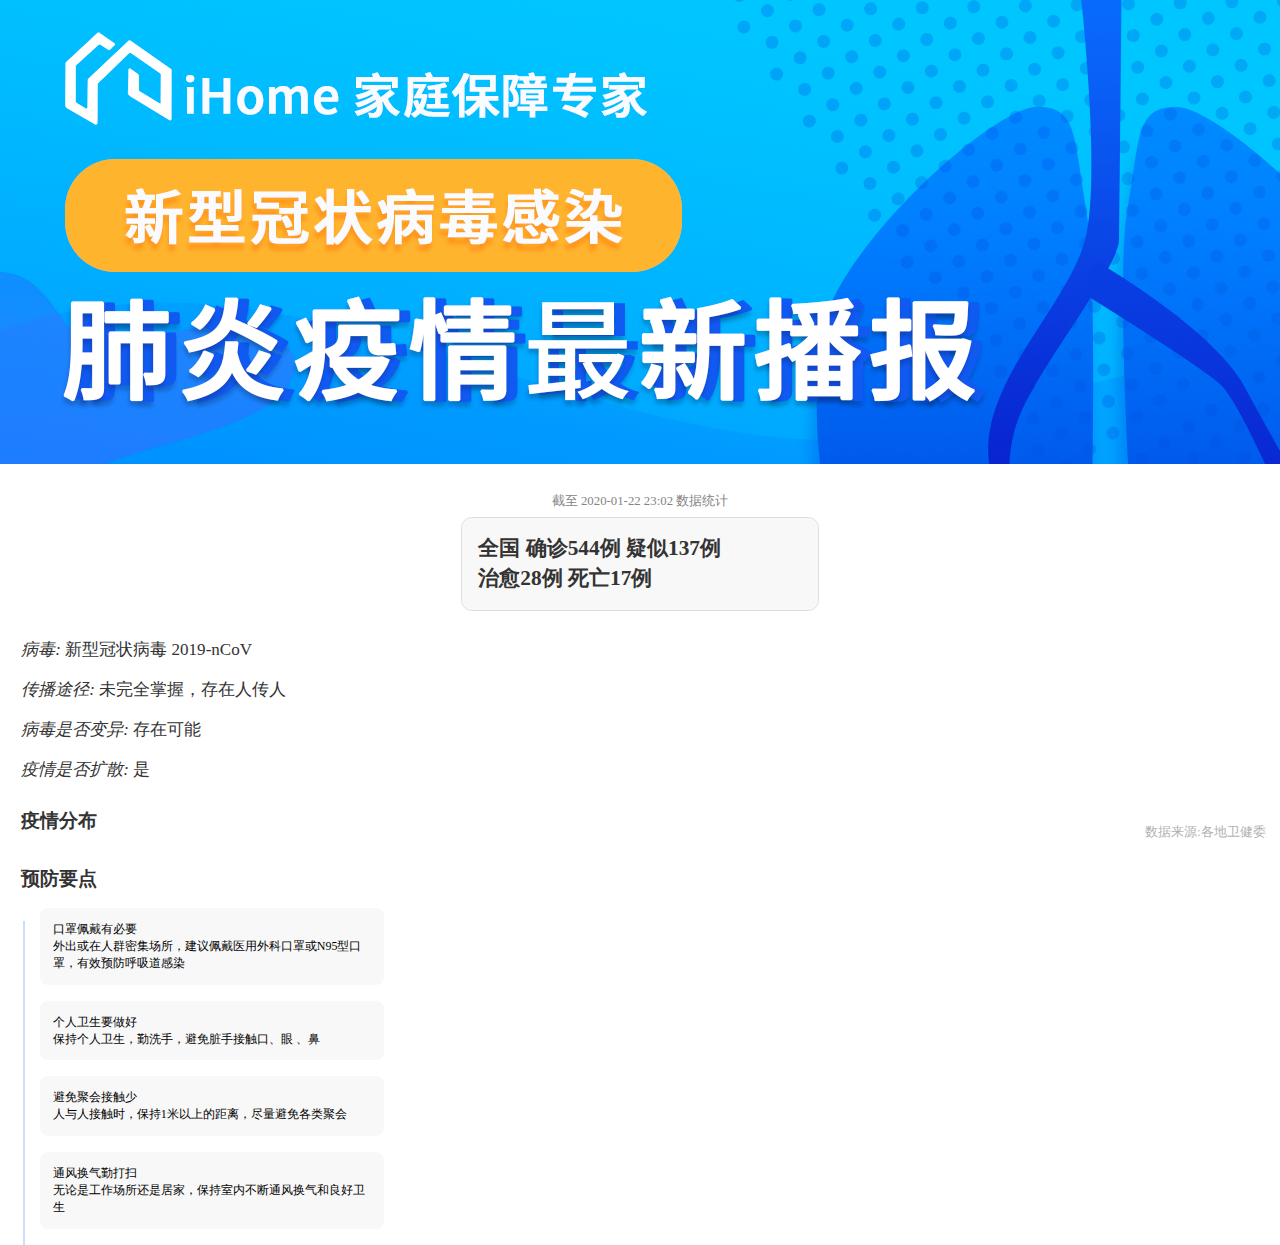
==== index.html @ 29325a55 "dshkf" ====
<html data-dpr="1" style="font-size: 40px;">

<head>
    <meta charset="utf-8">
    <title>新型肺炎疫情实时动态 - 水滴保险商城</title>
    <meta name="viewport" content="width=device-width,initial-scale=1,maximum-scale=1,minimum-scale=1,user-scalable=no">
    <meta name="apple-mobile-web-app-capable" content="yes">
    <meta name="author" content="水滴保险">
    <meta name="referrer" content="always">
    <style>
        html,
        body {
            margin: 0;
            border: 0;
        }

        .app-img {
            width: 100%;
            height: auto;
        }

        .main-msg-time {
            margin: .733333rem 0 0;
            font-size: .32rem;
            color: #848484;
            text-align: center;
        }

        .main-msg-text {
            box-sizing: border-box;
            padding: .4rem;
            width: 8.933333rem;
            margin: .173333rem auto 0;
            border-radius: .266667rem;
            border: 1px solid #dedede;
            background: #f8f8f8;
            font-size: .533333rem;
            font-weight: 700;
            line-height: .746667rem;
            color: #333;
        }

        .main-msg-list {
            margin: .666667rem .533333rem;
            min-height: 3.6rem;
        }

        .main-msg-list-item {
            width: 100%;
            margin: 0 0 .4rem;
            color: #333;
            font-size: .426667rem;
            line-height: .6rem;
        }
        .main-list{
            position: relative;
        }
        .main-list-title{
            margin: .533333rem 0 .266667rem .533333rem;
    font-size: .48rem;
    font-weight: 700;
    color: #333;
        }
        .main-list-tag{
            position: absolute;
    right: .36rem;
    bottom: .133333rem;
    height: .4rem;
    color: #b1b1b1;
    font-size: .32rem;
        }
        .main-points{
            position: relative;
        }
        .main-points-title{
            margin: .533333rem 0 .4rem .533333rem;
    font-size: .48rem;
    font-weight: 700;
    color: #333;
        }
        .main-points-list{
            box-sizing: border-box;
    padding: 0 .4rem 0 1rem;
    overflow: hidden;
        }
        .main-points-list-item{
            
    position: relative;
    width: 100%;
    box-sizing: border-box;
    display: -webkit-box;
    display: -webkit-flex;
    display: -ms-flexbox;
    display: flex;
    -webkit-box-orient: vertical;
    -webkit-box-direction: normal;
    -webkit-flex-direction: column;
    -ms-flex-direction: column;
    flex-direction: column;
    width: 8.6rem;
    padding: .32rem;
    margin: 0 0 .4rem;
    background: #f8f8f8;
    border-radius: .2rem;
        }
       .main-points-list-item-line{
        position: absolute;
    z-index: 5;
    height: 1000vh;
    left: -.413333rem;
    top: .306667rem;
    opacity: .2;
    border: .026667rem solid #0056fe;
       }
    </style>
</head>

<body ontouchstart="" style="font-size: 12px;">
    <div id="app">
        <img src="1.png" alt="" clas='app-img'>
        <div class="main">
            <div class="main-msg-time">截至 2020-01-22 23:02 数据统计</div>
            <div class="main-msg-text">全国 确诊544例 疑似137例<br>治愈28例 死亡17例</div>
            <div class="main-msg-list">
                <div class="main-msg-list-item"><i>病毒:</i> 新型冠状病毒 2019-nCoV</div>
                <div class="main-msg-list-item"><i>传播途径:</i> 未完全掌握，存在人传人</div>
                <div class="main-msg-list-item"><i>病毒是否变异:</i> 存在可能</div>
                <div class="main-msg-list-item"><i>疫情是否扩散:</i> 是</div>
            </div>
        </div>
        <div class="main-list">
            <div class="main-list-title">
                疫情分布
            </div>
            <div  class="main-list-img"><img
                    src="https://oss.shuidichou.com/img/ck/20200122/1579705967563einXkjkQMz.jpg" alt=""></div>
            <div class="main-list-tag">数据来源:各地卫健委</div>
        </div>
        <div class="main-points">
            <div class="main-points-title">
                预防要点
            </div>
            <div  class="main-points-list">
                <div class="main-points-list-item"><img
                        src="https://store.sdbao.com/sems/realtimes/images/point.png" alt="">
                    <div  class="main-points-list-item-line"></div>
                    <span  class="main-points-list-item-title">口罩佩戴有必要</span> <span 
                        class="main-points-list-item-msg">外出或在人群密集场所，建议佩戴医用外科口罩或N95型口罩，有效预防呼吸道感染</span>
                </div>
                <div  class="main-points-list-item"><img 
                        src="https://store.sdbao.com/sems/realtimes/images/point.png" alt="">
                    <span  class="main-points-list-item-title">个人卫生要做好</span> <span 
                        class="main-points-list-item-msg">保持个人卫生，勤洗手，避免脏手接触口、眼 、鼻</span></div>
                <div  class="main-points-list-item"><img 
                        src="https://store.sdbao.com/sems/realtimes/images/point.png" alt="">
                    <span class="main-points-list-item-title">避免聚会接触少</span> <span
                        class="main-points-list-item-msg">人与人接触时，保持1米以上的距离，尽量避免各类聚会</span></div>
                <div  class="main-points-list-item"><img 
                        src="https://store.sdbao.com/sems/realtimes/images/point.png" alt="">
                    <div class="main-points-list-item-line__last"></div> <span 
                        class="main-points-list-item-title">通风换气勤打扫</span> <span
                        class="main-points-list-item-msg">无论是工作场所还是居家，保持室内不断通风换气和良好卫生</span>
                </div>
            </div>
        </div>
    </div>
</body>

</html>
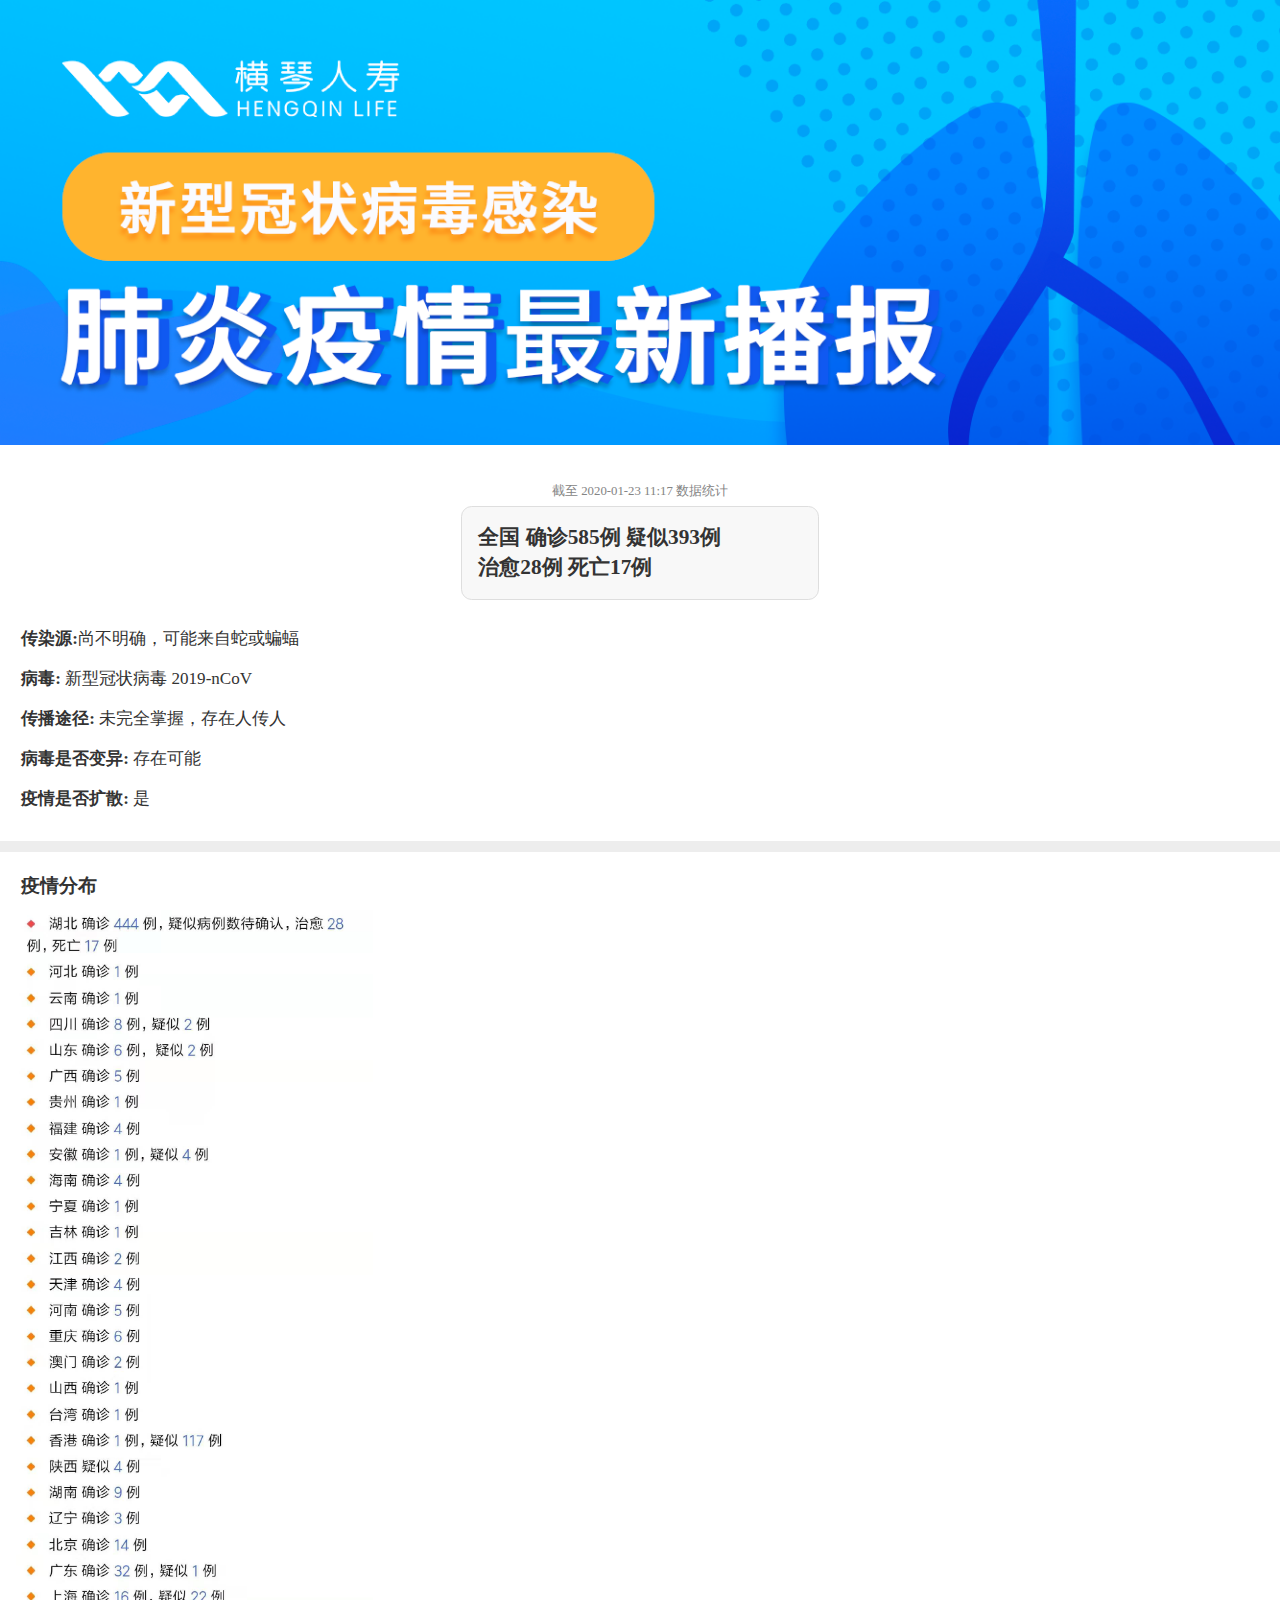
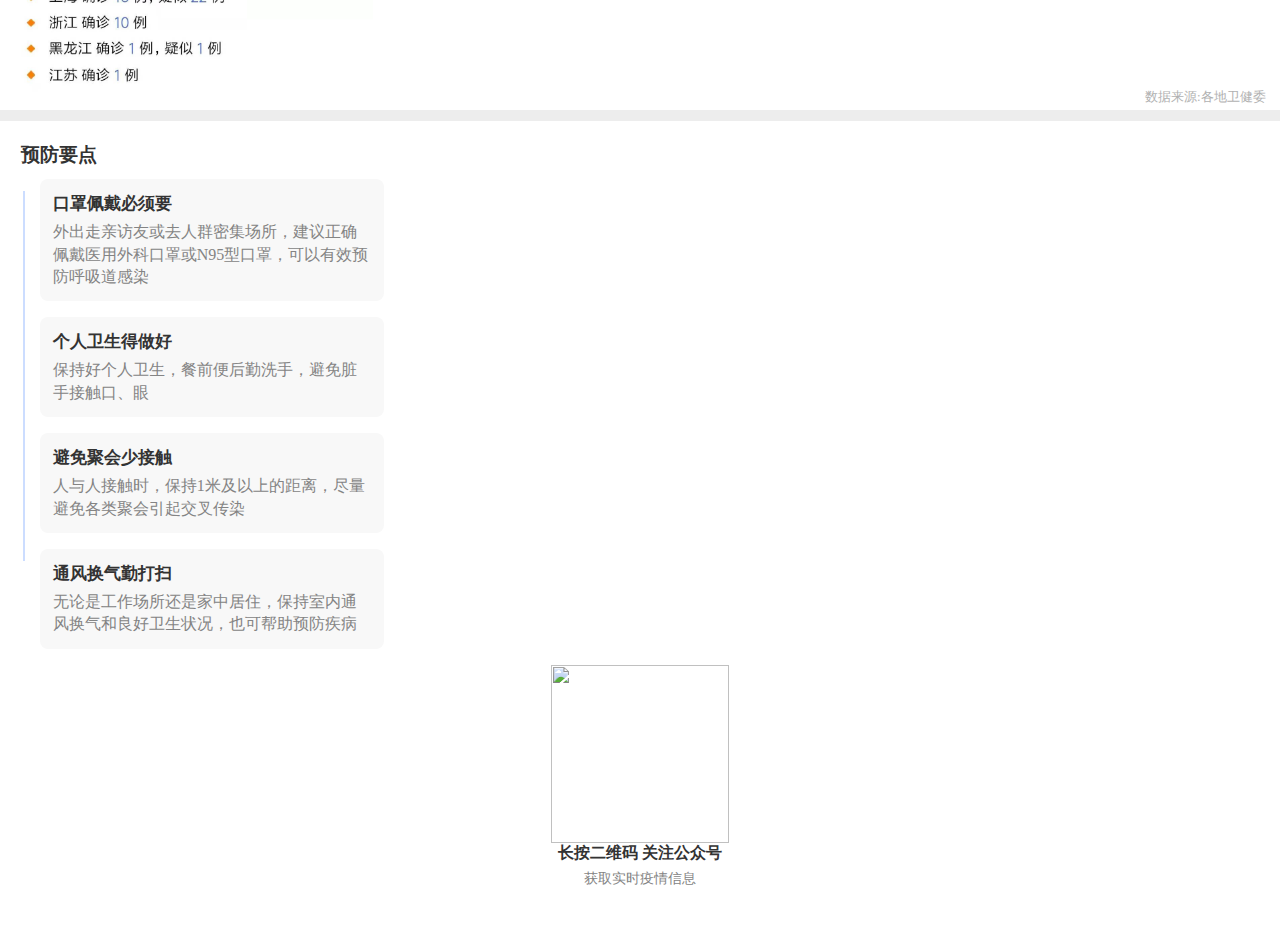
==== commit 52c2ce74: "dkhf" ====
--- a/index.html
+++ b/index.html
@@ -2,165 +2,83 @@
 
 <head>
     <meta charset="utf-8">
-    <title>新型肺炎疫情实时动态 - 水滴保险商城</title>
+    <title>新型肺炎疫情实时动态</title>
     <meta name="viewport" content="width=device-width,initial-scale=1,maximum-scale=1,minimum-scale=1,user-scalable=no">
     <meta name="apple-mobile-web-app-capable" content="yes">
     <meta name="author" content="水滴保险">
     <meta name="referrer" content="always">
-    <style>
-        html,
-        body {
-            margin: 0;
-            border: 0;
-        }
+    <link rel="stylesheet" href="index.css">
 
-        .app-img {
-            width: 100%;
-            height: auto;
-        }
-
-        .main-msg-time {
-            margin: .733333rem 0 0;
-            font-size: .32rem;
-            color: #848484;
-            text-align: center;
-        }
-
-        .main-msg-text {
-            box-sizing: border-box;
-            padding: .4rem;
-            width: 8.933333rem;
-            margin: .173333rem auto 0;
-            border-radius: .266667rem;
-            border: 1px solid #dedede;
-            background: #f8f8f8;
-            font-size: .533333rem;
-            font-weight: 700;
-            line-height: .746667rem;
-            color: #333;
-        }
-
-        .main-msg-list {
-            margin: .666667rem .533333rem;
-            min-height: 3.6rem;
-        }
-
-        .main-msg-list-item {
-            width: 100%;
-            margin: 0 0 .4rem;
-            color: #333;
-            font-size: .426667rem;
-            line-height: .6rem;
-        }
-        .main-list{
-            position: relative;
-        }
-        .main-list-title{
-            margin: .533333rem 0 .266667rem .533333rem;
-    font-size: .48rem;
-    font-weight: 700;
-    color: #333;
-        }
-        .main-list-tag{
-            position: absolute;
-    right: .36rem;
-    bottom: .133333rem;
-    height: .4rem;
-    color: #b1b1b1;
-    font-size: .32rem;
-        }
-        .main-points{
-            position: relative;
-        }
-        .main-points-title{
-            margin: .533333rem 0 .4rem .533333rem;
-    font-size: .48rem;
-    font-weight: 700;
-    color: #333;
-        }
-        .main-points-list{
-            box-sizing: border-box;
-    padding: 0 .4rem 0 1rem;
-    overflow: hidden;
-        }
-        .main-points-list-item{
-            
-    position: relative;
-    width: 100%;
-    box-sizing: border-box;
-    display: -webkit-box;
-    display: -webkit-flex;
-    display: -ms-flexbox;
-    display: flex;
-    -webkit-box-orient: vertical;
-    -webkit-box-direction: normal;
-    -webkit-flex-direction: column;
-    -ms-flex-direction: column;
-    flex-direction: column;
-    width: 8.6rem;
-    padding: .32rem;
-    margin: 0 0 .4rem;
-    background: #f8f8f8;
-    border-radius: .2rem;
-        }
-       .main-points-list-item-line{
-        position: absolute;
-    z-index: 5;
-    height: 1000vh;
-    left: -.413333rem;
-    top: .306667rem;
-    opacity: .2;
-    border: .026667rem solid #0056fe;
-       }
-    </style>
 </head>
 
 <body ontouchstart="" style="font-size: 12px;">
     <div id="app">
-        <img src="1.png" alt="" clas='app-img'>
-        <div class="main">
-            <div class="main-msg-time">截至 2020-01-22 23:02 数据统计</div>
-            <div class="main-msg-text">全国 确诊544例 疑似137例<br>治愈28例 死亡17例</div>
-            <div class="main-msg-list">
-                <div class="main-msg-list-item"><i>病毒:</i> 新型冠状病毒 2019-nCoV</div>
-                <div class="main-msg-list-item"><i>传播途径:</i> 未完全掌握，存在人传人</div>
-                <div class="main-msg-list-item"><i>病毒是否变异:</i> 存在可能</div>
-                <div class="main-msg-list-item"><i>疫情是否扩散:</i> 是</div>
+        <!-- 官微使用图片1.png  ihome使用2.png -->
+        <img src="2.png" alt="" class='app-img'>
+        <div data-v-2026f41b="" class="main-msg">
+            <div data-v-2026f41b="" class="main-msg-time">截至 2020-01-23 11:17 数据统计</div>
+            <div data-v-2026f41b="" class="main-msg-text">全国 确诊585例 疑似393例<br>治愈28例 死亡17例</div>
+            <div data-v-2026f41b="" class="main-msg-list">
+                <div data-v-2026f41b="" class="main-msg-list-item"><i>传染源:</i>尚不明确，可能来自蛇或蝙蝠</div>
+                <div data-v-2026f41b="" class="main-msg-list-item"><i>病毒:</i> 新型冠状病毒 2019-nCoV</div>
+                <div data-v-2026f41b="" class="main-msg-list-item"><i>传播途径:</i> 未完全掌握，存在人传人</div>
+                <div data-v-2026f41b="" class="main-msg-list-item"><i>病毒是否变异:</i> 存在可能</div>
+                <div data-v-2026f41b="" class="main-msg-list-item"><i>疫情是否扩散:</i> 是</div>
             </div>
         </div>
         <div class="main-list">
             <div class="main-list-title">
                 疫情分布
             </div>
-            <div  class="main-list-img"><img
-                    src="https://oss.shuidichou.com/img/ck/20200122/1579705967563einXkjkQMz.jpg" alt=""></div>
+            <div  class="main-list-img"><img  src="./disconect.jpg" alt=""></div>
             <div class="main-list-tag">数据来源:各地卫健委</div>
         </div>
         <div class="main-points">
             <div class="main-points-title">
                 预防要点
             </div>
-            <div  class="main-points-list">
-                <div class="main-points-list-item"><img
+            <div class="main-points-list">
+                <div class="main-points-list-item"><img data-v-2026f41b=""
                         src="https://store.sdbao.com/sems/realtimes/images/point.png" alt="">
-                    <div  class="main-points-list-item-line"></div>
-                    <span  class="main-points-list-item-title">口罩佩戴有必要</span> <span 
-                        class="main-points-list-item-msg">外出或在人群密集场所，建议佩戴医用外科口罩或N95型口罩，有效预防呼吸道感染</span>
+                    <div class="main-points-list-item-line"></div>
+                    <!----> <span class="main-points-list-item-title">口罩佩戴必须要</span> <span
+                        class="main-points-list-item-msg">外出走亲访友或去人群密集场所，建议正确佩戴医用外科口罩或N95型口罩，可以有效预防呼吸道感染</span>
                 </div>
-                <div  class="main-points-list-item"><img 
+                <div class="main-points-list-item"><img data-v-2026f41b=""
                         src="https://store.sdbao.com/sems/realtimes/images/point.png" alt="">
-                    <span  class="main-points-list-item-title">个人卫生要做好</span> <span 
-                        class="main-points-list-item-msg">保持个人卫生，勤洗手，避免脏手接触口、眼 、鼻</span></div>
-                <div  class="main-points-list-item"><img 
+                    <!---->
+                    <!----> <span class="main-points-list-item-title">个人卫生得做好</span> <span
+                        class="main-points-list-item-msg">保持好个人卫生，餐前便后勤洗手，避免脏手接触口、眼</span></div>
+                <div class="main-points-list-item"><img data-v-2026f41b=""
                         src="https://store.sdbao.com/sems/realtimes/images/point.png" alt="">
-                    <span class="main-points-list-item-title">避免聚会接触少</span> <span
-                        class="main-points-list-item-msg">人与人接触时，保持1米以上的距离，尽量避免各类聚会</span></div>
-                <div  class="main-points-list-item"><img 
+                    <!---->
+                    <!----> <span class="main-points-list-item-title">避免聚会少接触</span> <span
+                        class="main-points-list-item-msg">人与人接触时，保持1米及以上的距离，尽量避免各类聚会引起交叉传染</span></div>
+                <div class="main-points-list-item"><img data-v-2026f41b=""
                         src="https://store.sdbao.com/sems/realtimes/images/point.png" alt="">
-                    <div class="main-points-list-item-line__last"></div> <span 
-                        class="main-points-list-item-title">通风换气勤打扫</span> <span
-                        class="main-points-list-item-msg">无论是工作场所还是居家，保持室内不断通风换气和良好卫生</span>
+                    <!---->
+                    <div class="main-points-list-item-line__last"></div> <span data-v-2026f41b=""
+                        class="main-points-list-item-title">通风换气勤打扫</span> <span data-v-2026f41b=""
+                        class="main-points-list-item-msg">无论是工作场所还是家中居住，保持室内通风换气和良好卫生状况，也可帮助预防疾病</span>
                 </div>
+            </div>
+        </div>
+        <div class="main-qrcode">
+            <div class="main-qrcode-box"><img data-v-2026f41b=""
+                    src="https://store.sdbao.com/sems/realtimes/images/qrcode.png" alt="">
+                <div data-v-2026f41b="" class="main-qrcode-box-msg">
+                    长按二维码 关注公众号
+                </div>
+                <div class="main-qrcode-box-text">
+                    获取实时疫情信息
+                </div>
+            </div>
+        </div>
+        <!-- 官微使用图片3.png  ihome使用4.png -->
+        <div class="main-cover" style="display: none;"><img data-v-2026f41b="" src="4.png" alt="">
+            <div data-v-2026f41b="" class="main-cover-text">
+                点击右上角更多<br data-v-2026f41b="">
+                分享给好友或到朋友圈
             </div>
         </div>
     </div>
--- a/index.css
+++ b/index.css
@@ -0,0 +1,269 @@
+html,
+body {
+    margin: 0;
+    border: 0;
+}
+a, abbr, acronym, address, applet, article, aside, audio, big, blockquote, body, canvas, caption, center, cite, code, dd, del, details, dfn, div, dl, dt, em, embed, fieldset, figcaption, figure, footer, form, h1, h2, h3, h4, h5, h6, header, hgroup, html, i, iframe, img, ins, kbd, label, legend, li, mark, menu, nav, object, ol, output, p, pre, q, ruby, s, samp, section, small, span, strike, sub, summary, sup, table, tbody, td, tfoot, th, thead, time, tr, tt, u, ul, var, video {
+margin: 0;
+padding: 0;
+border: 0;
+font-size: 100%;
+font: inherit;
+vertical-align: baseline;
+text-decoration: none;
+}
+#app {
+    background: #ededed;
+}
+
+.app-img {
+    width: 100%;
+    height: auto;
+}
+
+.main-msg-time {
+    margin: .733333rem 0 0;
+    font-size: .32rem;
+    color: #848484;
+    text-align: center;
+}
+
+.main-msg-text {
+    box-sizing: border-box;
+    padding: .4rem;
+    width: 8.933333rem;
+    margin: .173333rem auto 0;
+    border-radius: .266667rem;
+    border: 1px solid #dedede;
+    background: #f8f8f8;
+    font-size: .533333rem;
+    font-weight: 700;
+    line-height: .746667rem;
+    color: #333;
+}
+
+.main-msg-list {
+    margin: .666667rem .533333rem;
+    min-height: 3.6rem;
+}
+
+.main-msg-list-item {
+    width: 100%;
+    margin: 0 0 .4rem;
+    color: #333;
+    font-size: .426667rem;
+    line-height: .6rem;
+}
+
+.main-list {
+    position: relative;
+}
+
+.main-list-title {
+    padding: .533333rem 0 .266667rem .533333rem;
+    font-size: .48rem;
+    font-weight: 700;
+    color: #333;
+}
+
+.main-list-tag {
+    position: absolute;
+    right: .36rem;
+    bottom: .133333rem;
+    height: .4rem;
+    color: #b1b1b1;
+    font-size: .32rem;
+}
+
+.main-points {
+    position: relative;
+    background: #ffffff;
+    margin-top: 0.267rem;
+}
+
+.main-points-title {
+    padding: .533333rem 0 .266667rem .533333rem;
+    font-size: .48rem;
+    font-weight: 700;
+    color: #333;
+}
+
+.main-points-list {
+    box-sizing: border-box;
+    padding: 0 .4rem 0 1rem;
+    overflow: hidden;
+}
+
+.main-points-list-item {
+    position: relative;
+    width: 100%;
+    box-sizing: border-box;
+    display: -webkit-box;
+    display: -webkit-flex;
+    display: -ms-flexbox;
+    display: flex;
+    -webkit-box-orient: vertical;
+    -webkit-box-direction: normal;
+    -webkit-flex-direction: column;
+    -ms-flex-direction: column;
+    flex-direction: column;
+    width: 8.6rem;
+    padding: .32rem;
+    margin: 0 0 .4rem;
+    background: #f8f8f8;
+    border-radius: .2rem;
+}
+
+.main-points-list-item>img {
+    position: absolute;
+    z-index: 10;
+    width: .32rem;
+    left: -.56rem;
+    top: .266667rem;
+}
+
+.main-points-list-item-line {
+    position: absolute;
+    z-index: 5;
+    height: 1000vh;
+    left: -.413333rem;
+    top: .306667rem;
+    opacity: .2;
+    border: 0.02rem solid #0056fe;
+}
+
+.main-points-list-item-line__last {
+    position: absolute;
+    z-index: 7;
+    height: 1000vh;
+    left: -.413333rem;
+    top: .306667rem;
+    border: .053333rem solid #fff;
+}
+
+.main-qrcode {
+    display: -webkit-box;
+    display: -webkit-flex;
+    display: -ms-flexbox;
+    display: flex;
+    -webkit-box-orient: vertical;
+    -webkit-box-direction: normal;
+    -webkit-flex-direction: column;
+    -ms-flex-direction: column;
+    flex-direction: column;
+    -webkit-box-pack: center;
+    -webkit-justify-content: center;
+    -ms-flex-pack: center;
+    justify-content: center;
+    -webkit-box-align: center;
+    -webkit-align-items: center;
+    -ms-flex-align: center;
+    align-items: center;
+    background: #ffffff;
+}
+
+.main-qrcode-box {
+    width: 4.466667rem;
+    height: 4.466667rem;
+}
+
+.main-qrcode-box>img {
+    width: 100%;
+    height: 100%;
+}
+
+.main-cover-text {
+    position: absolute;
+    top: 3.533333rem;
+    right: 2.666667rem;
+    line-height: .613333rem;
+    color: #fff;
+    font-size: .453333rem;
+}
+
+.main-msg {
+    background: #ffffff;
+    padding: .2rem 0 0.1rem;
+}
+
+.main-qrcode-box-msg {
+    text-align: center;
+    font-size: .4rem;
+    color: #333;
+    font-weight: 700;
+}
+
+.main-qrcode-box-text {
+    margin: .133333rem 0 0;
+    text-align: center;
+    font-size: .346667rem;
+    color: #848484;
+    padding-bottom: 1.5rem;
+}
+
+.main-msg-time {
+ 
+    font-size: .32rem;
+    color: #848484;
+    text-align: center;
+}
+
+.main-msg-text {
+    box-sizing: border-box;
+    padding: .4rem;
+    width: 8.933333rem;
+    margin: .173333rem auto 0;
+    border-radius: .266667rem;
+    border: 1px solid #dedede;
+    background: #f8f8f8;
+    font-size: .533333rem;
+    font-weight: 700;
+    line-height: .746667rem;
+    color: #333;
+}
+
+.main-msg-list {
+    margin: .666667rem .533333rem;
+    min-height: 3.6rem;
+}
+
+.main-msg-list-item {
+    width: 100%;
+    margin: 0 0 .4rem;
+    color: #333;
+    font-size: .426667rem;
+    line-height: .6rem;
+}
+.main-msg-list-item i {
+font-weight: 700;
+}
+.main-points-list-item-title {
+    font-size: .426667rem;
+    font-weight: 700;
+    color: #333;
+}
+.main-points-list-item-msg{
+    font-size: .4rem;
+    line-height: .56rem;
+    color: #848484;
+    margin: .16rem 0 0;
+}
+.main-list {
+    position: relative;
+    background:#ffffff;
+    margin-top:0.267rem;
+}
+.main-list-title{
+    /* padding: .533333rem 0 .266667rem .533333rem; */
+    font-size: .48rem;
+    font-weight: 700;
+    color: #333;
+}
+
+.main-list-img {
+    width: 9.066667rem;
+    margin: 0 0 0 .266667rem;
+}
+.main-list-img>img{
+    width: 100%;
+}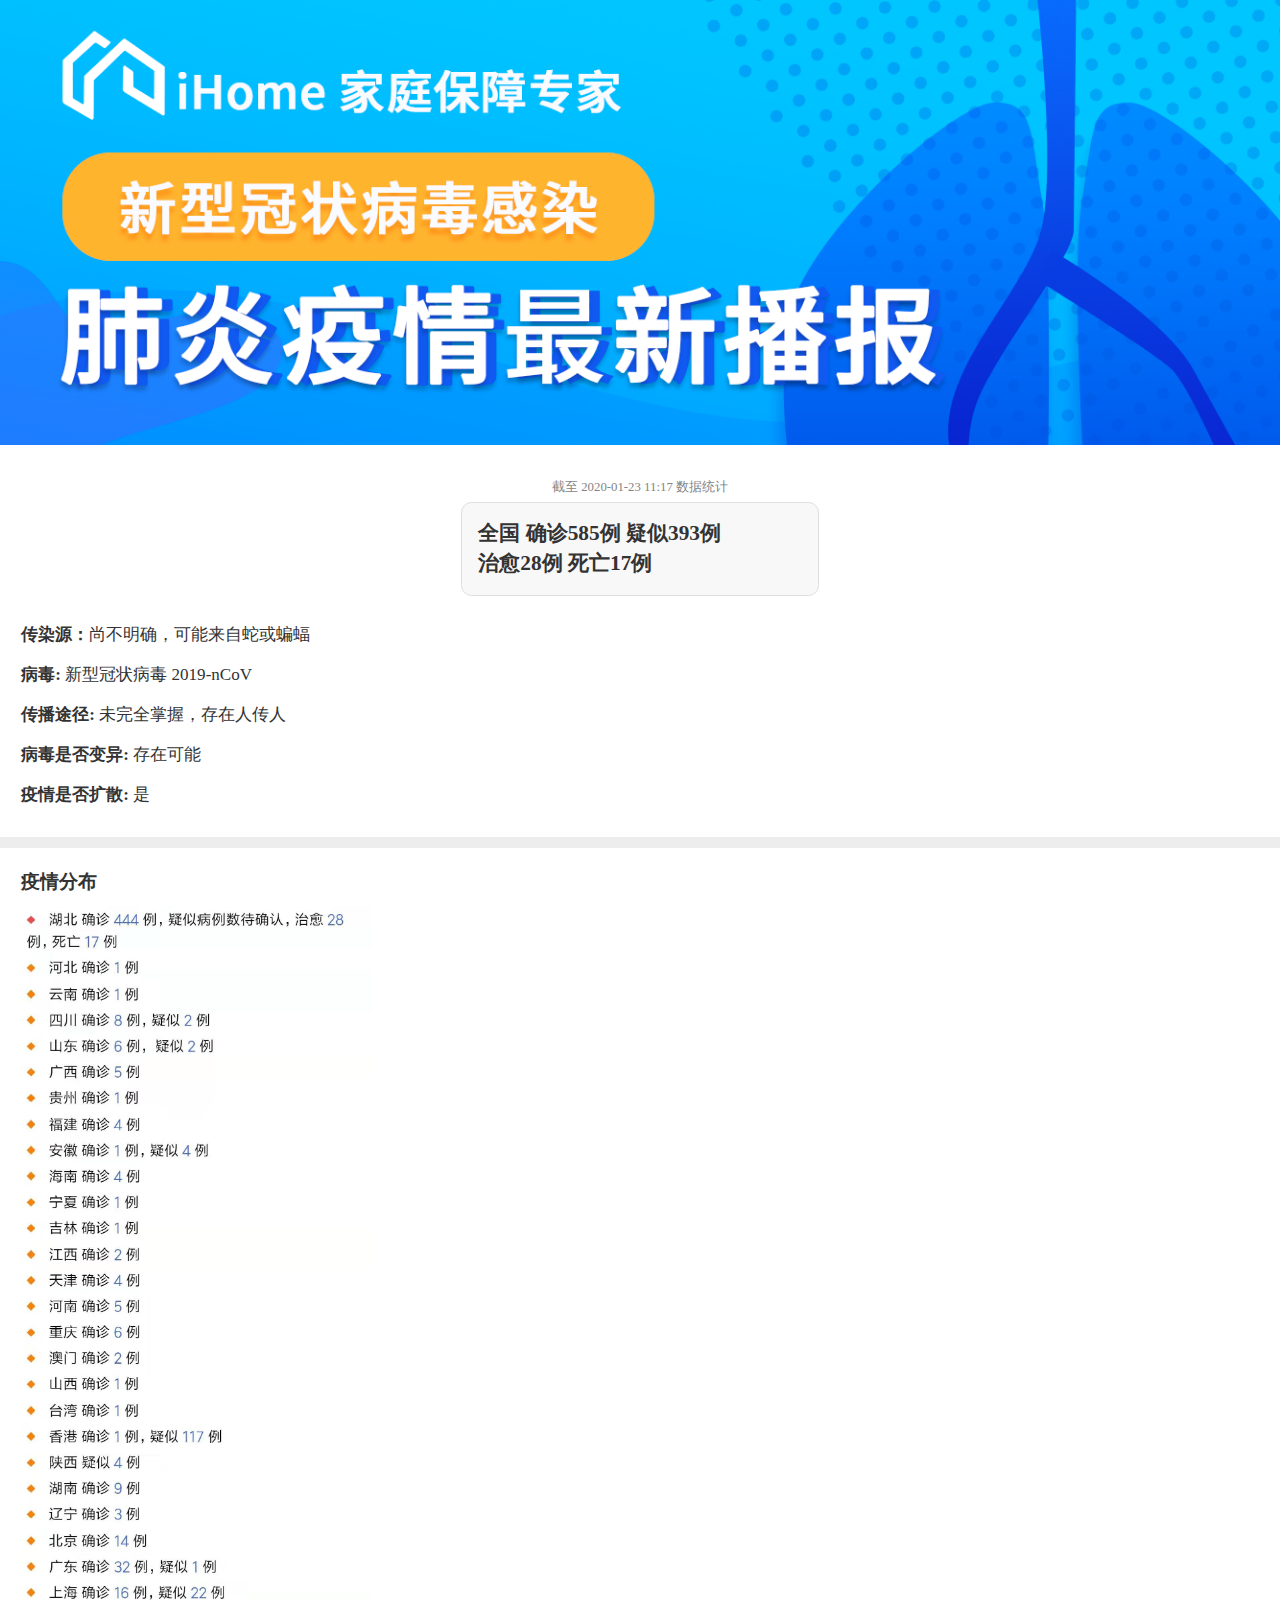
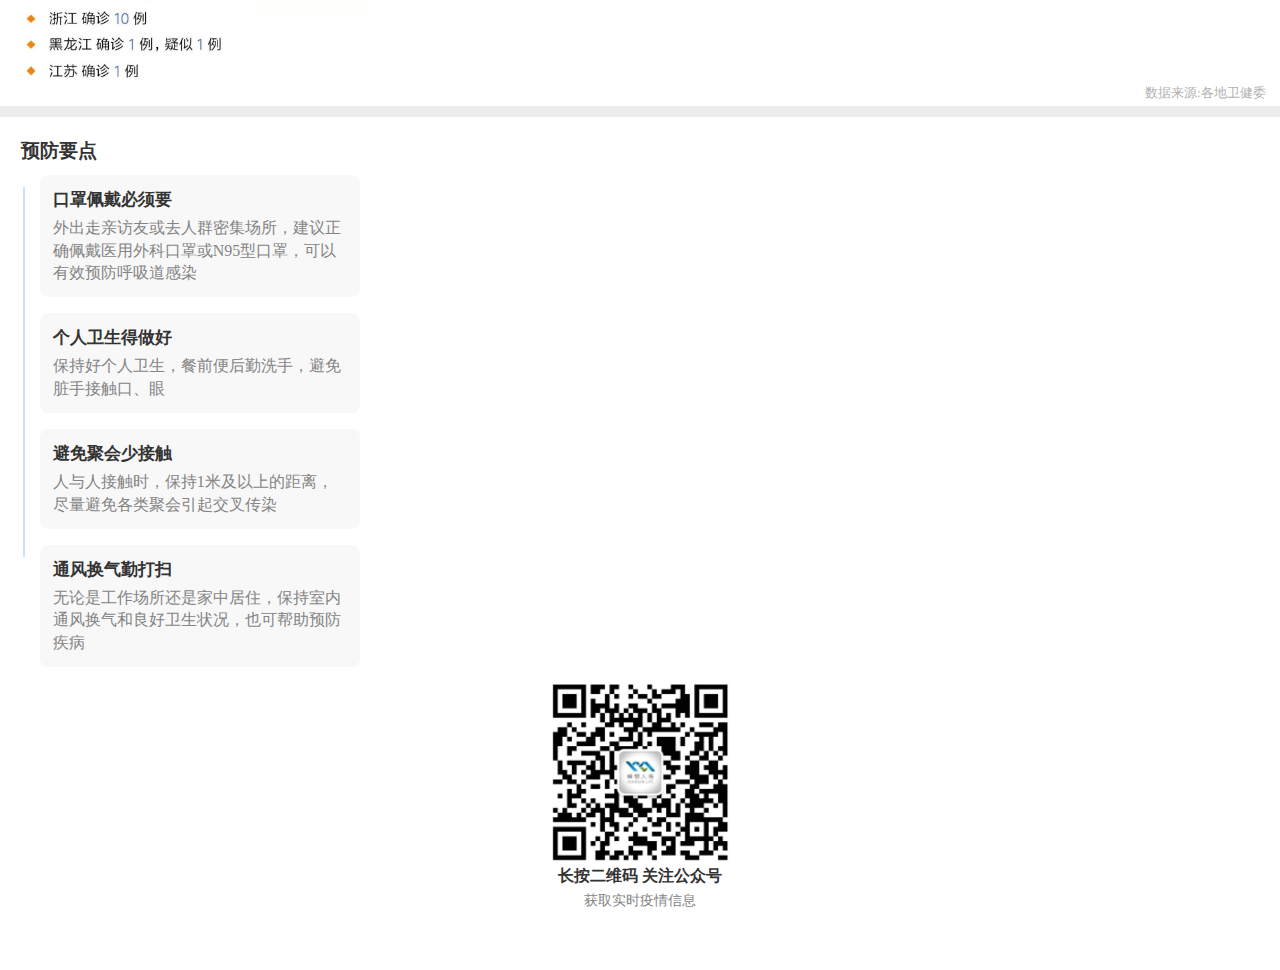
==== commit d43d9524: "dkhf" ====
--- a/index.html
+++ b/index.html
@@ -14,12 +14,12 @@
 <body ontouchstart="" style="font-size: 12px;">
     <div id="app">
         <!-- 官微使用图片1.png  ihome使用2.png -->
-        <img src="2.png" alt="" class='app-img'>
+        <img src="1.png" alt="" class='app-img'>
         <div data-v-2026f41b="" class="main-msg">
             <div data-v-2026f41b="" class="main-msg-time">截至 2020-01-23 11:17 数据统计</div>
             <div data-v-2026f41b="" class="main-msg-text">全国 确诊585例 疑似393例<br>治愈28例 死亡17例</div>
             <div data-v-2026f41b="" class="main-msg-list">
-                <div data-v-2026f41b="" class="main-msg-list-item"><i>传染源:</i>尚不明确，可能来自蛇或蝙蝠</div>
+                <div data-v-2026f41b="" class="main-msg-list-item"><i>传染源：</i>尚不明确，可能来自蛇或蝙蝠</div>
                 <div data-v-2026f41b="" class="main-msg-list-item"><i>病毒:</i> 新型冠状病毒 2019-nCoV</div>
                 <div data-v-2026f41b="" class="main-msg-list-item"><i>传播途径:</i> 未完全掌握，存在人传人</div>
                 <div data-v-2026f41b="" class="main-msg-list-item"><i>病毒是否变异:</i> 存在可能</div>
@@ -57,28 +57,21 @@
                 <div class="main-points-list-item"><img data-v-2026f41b=""
                         src="https://store.sdbao.com/sems/realtimes/images/point.png" alt="">
                     <!---->
-                    <div class="main-points-list-item-line__last"></div> <span data-v-2026f41b=""
-                        class="main-points-list-item-title">通风换气勤打扫</span> <span data-v-2026f41b=""
+                    <div class="main-points-list-item-line__last"></div> <span
+                        class="main-points-list-item-title">通风换气勤打扫</span> <span
                         class="main-points-list-item-msg">无论是工作场所还是家中居住，保持室内通风换气和良好卫生状况，也可帮助预防疾病</span>
                 </div>
             </div>
         </div>
         <div class="main-qrcode">
-            <div class="main-qrcode-box"><img data-v-2026f41b=""
-                    src="https://store.sdbao.com/sems/realtimes/images/qrcode.png" alt="">
-                <div data-v-2026f41b="" class="main-qrcode-box-msg">
-                    长按二维码 关注公众号
-                </div>
-                <div class="main-qrcode-box-text">
-                    获取实时疫情信息
-                </div>
+              <!-- 官微使用图片3.png  ihome使用4.png -->
+          <img class="main-qrcode-box"
+                    src="./3.png" alt="">
+            <div  class="main-qrcode-box-msg">
+                长按二维码 关注公众号
             </div>
-        </div>
-        <!-- 官微使用图片3.png  ihome使用4.png -->
-        <div class="main-cover" style="display: none;"><img data-v-2026f41b="" src="4.png" alt="">
-            <div data-v-2026f41b="" class="main-cover-text">
-                点击右上角更多<br data-v-2026f41b="">
-                分享给好友或到朋友圈
+            <div class="main-qrcode-box-text">
+                获取实时疫情信息
             </div>
         </div>
     </div>
--- a/index.css
+++ b/index.css
@@ -107,7 +107,7 @@
     -webkit-flex-direction: column;
     -ms-flex-direction: column;
     flex-direction: column;
-    width: 8.6rem;
+    width: 8rem;
     padding: .32rem;
     margin: 0 0 .4rem;
     background: #f8f8f8;
@@ -142,23 +142,7 @@
 }
 
 .main-qrcode {
-    display: -webkit-box;
-    display: -webkit-flex;
-    display: -ms-flexbox;
-    display: flex;
-    -webkit-box-orient: vertical;
-    -webkit-box-direction: normal;
-    -webkit-flex-direction: column;
-    -ms-flex-direction: column;
-    flex-direction: column;
-    -webkit-box-pack: center;
-    -webkit-justify-content: center;
-    -ms-flex-pack: center;
-    justify-content: center;
-    -webkit-box-align: center;
-    -webkit-align-items: center;
-    -ms-flex-align: center;
-    align-items: center;
+   text-align: center;
     background: #ffffff;
 }
 
@@ -183,10 +167,11 @@
 
 .main-msg {
     background: #ffffff;
-    padding: .2rem 0 0.1rem;
+    padding: .1rem 0 0.1rem;
 }
 
 .main-qrcode-box-msg {
+    margin-top:0.1rem;
     text-align: center;
     font-size: .4rem;
     color: #333;
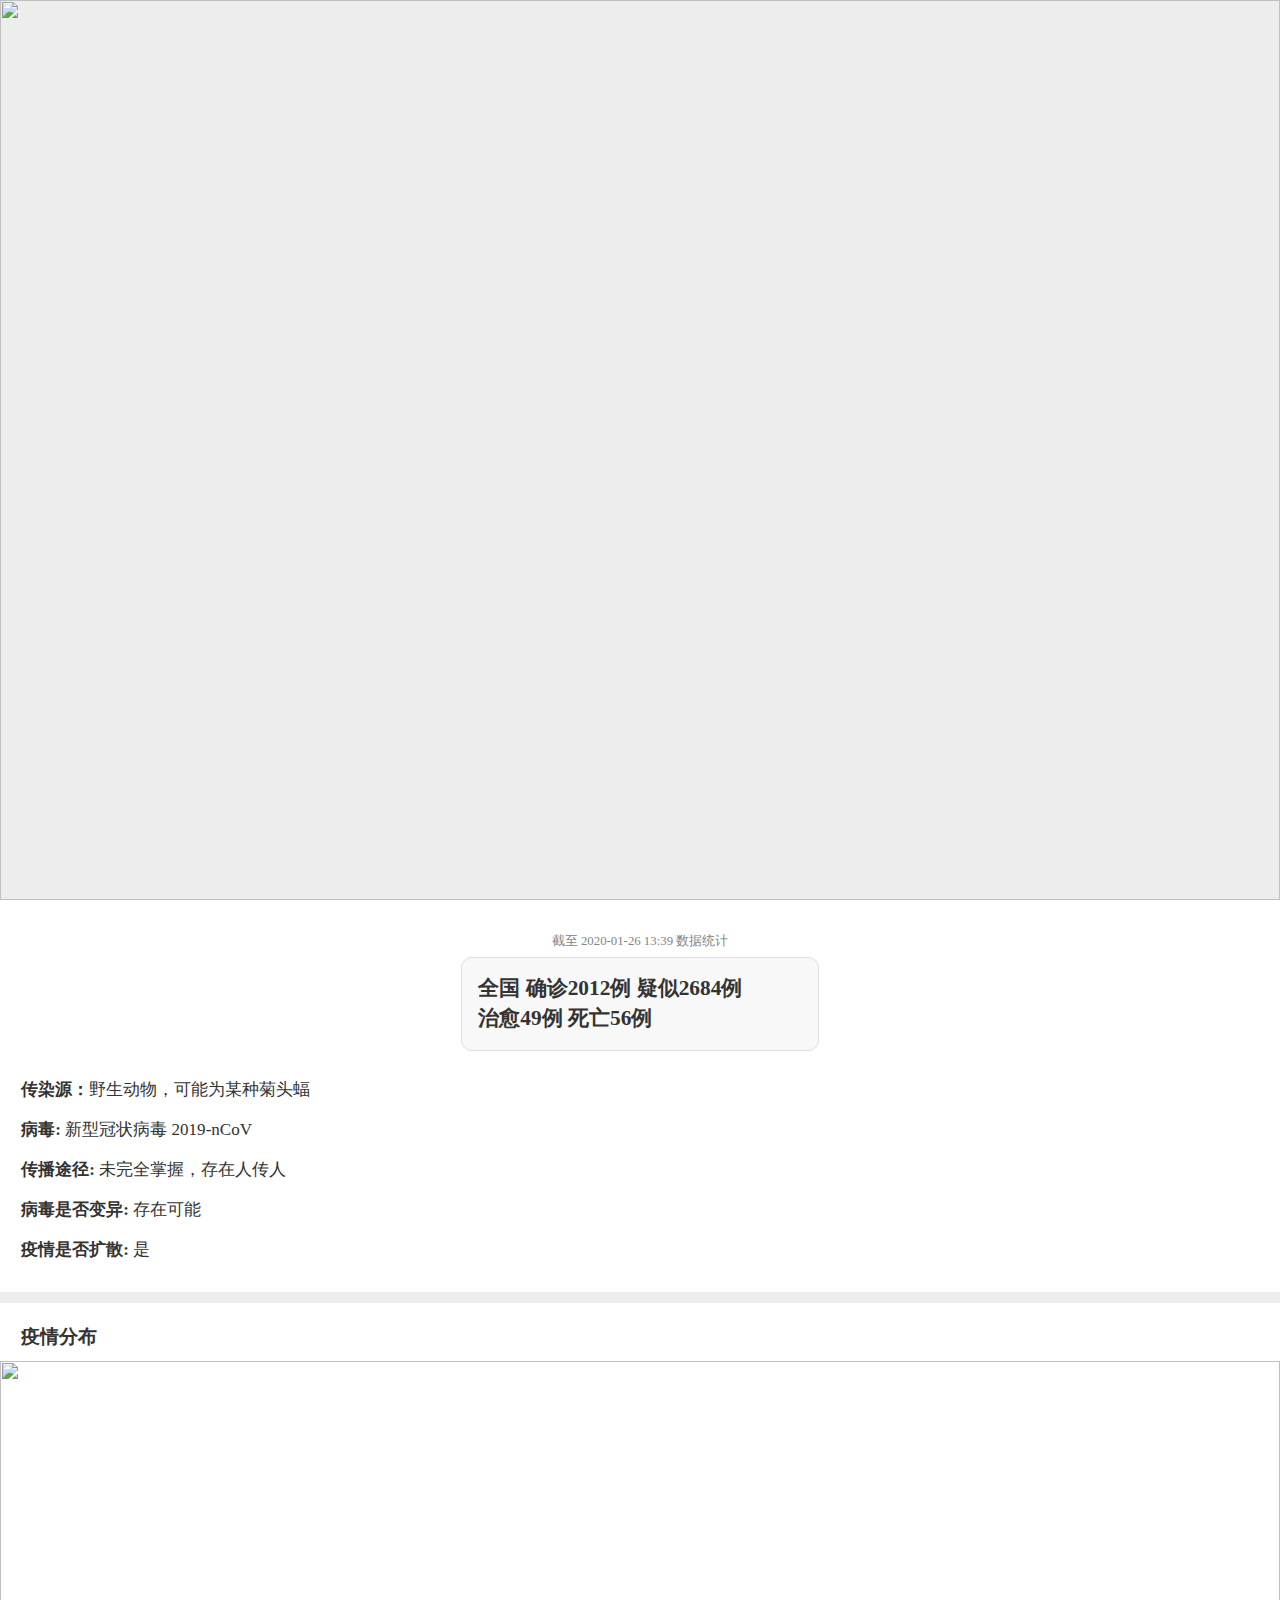
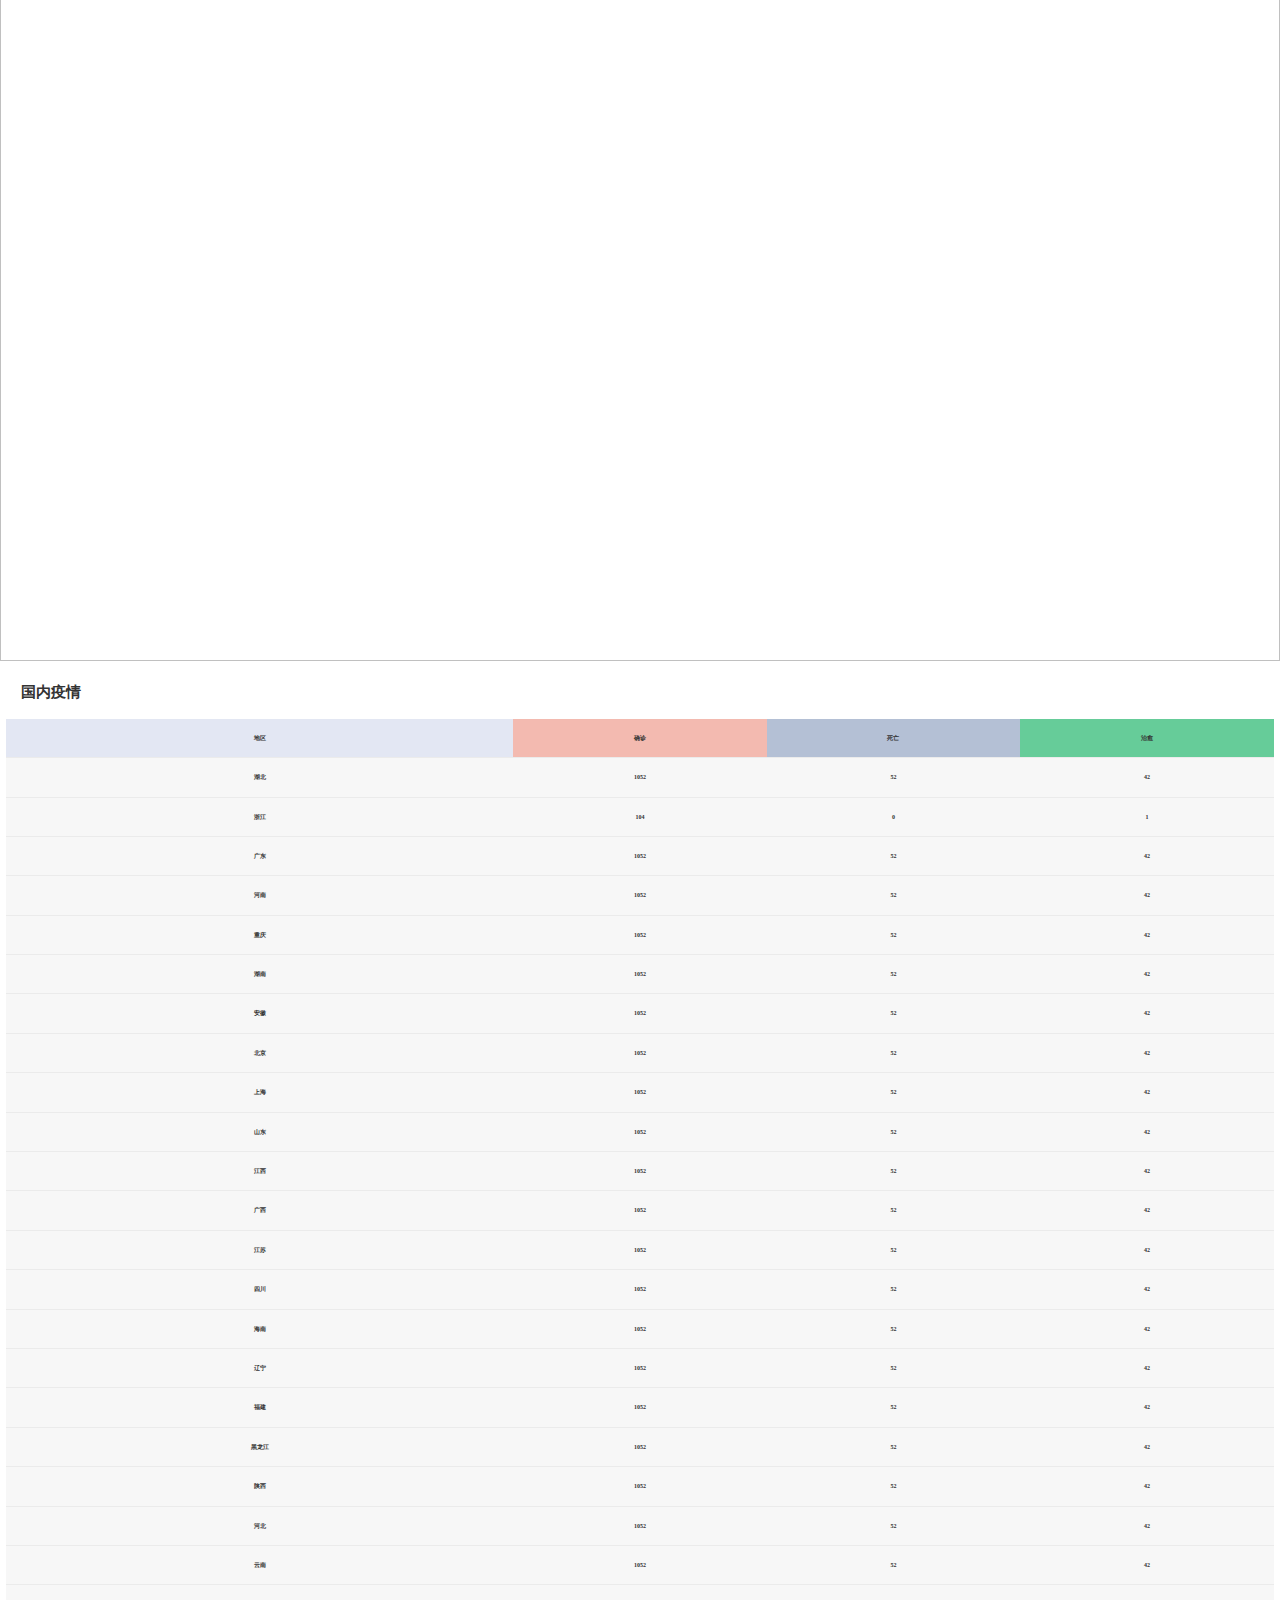
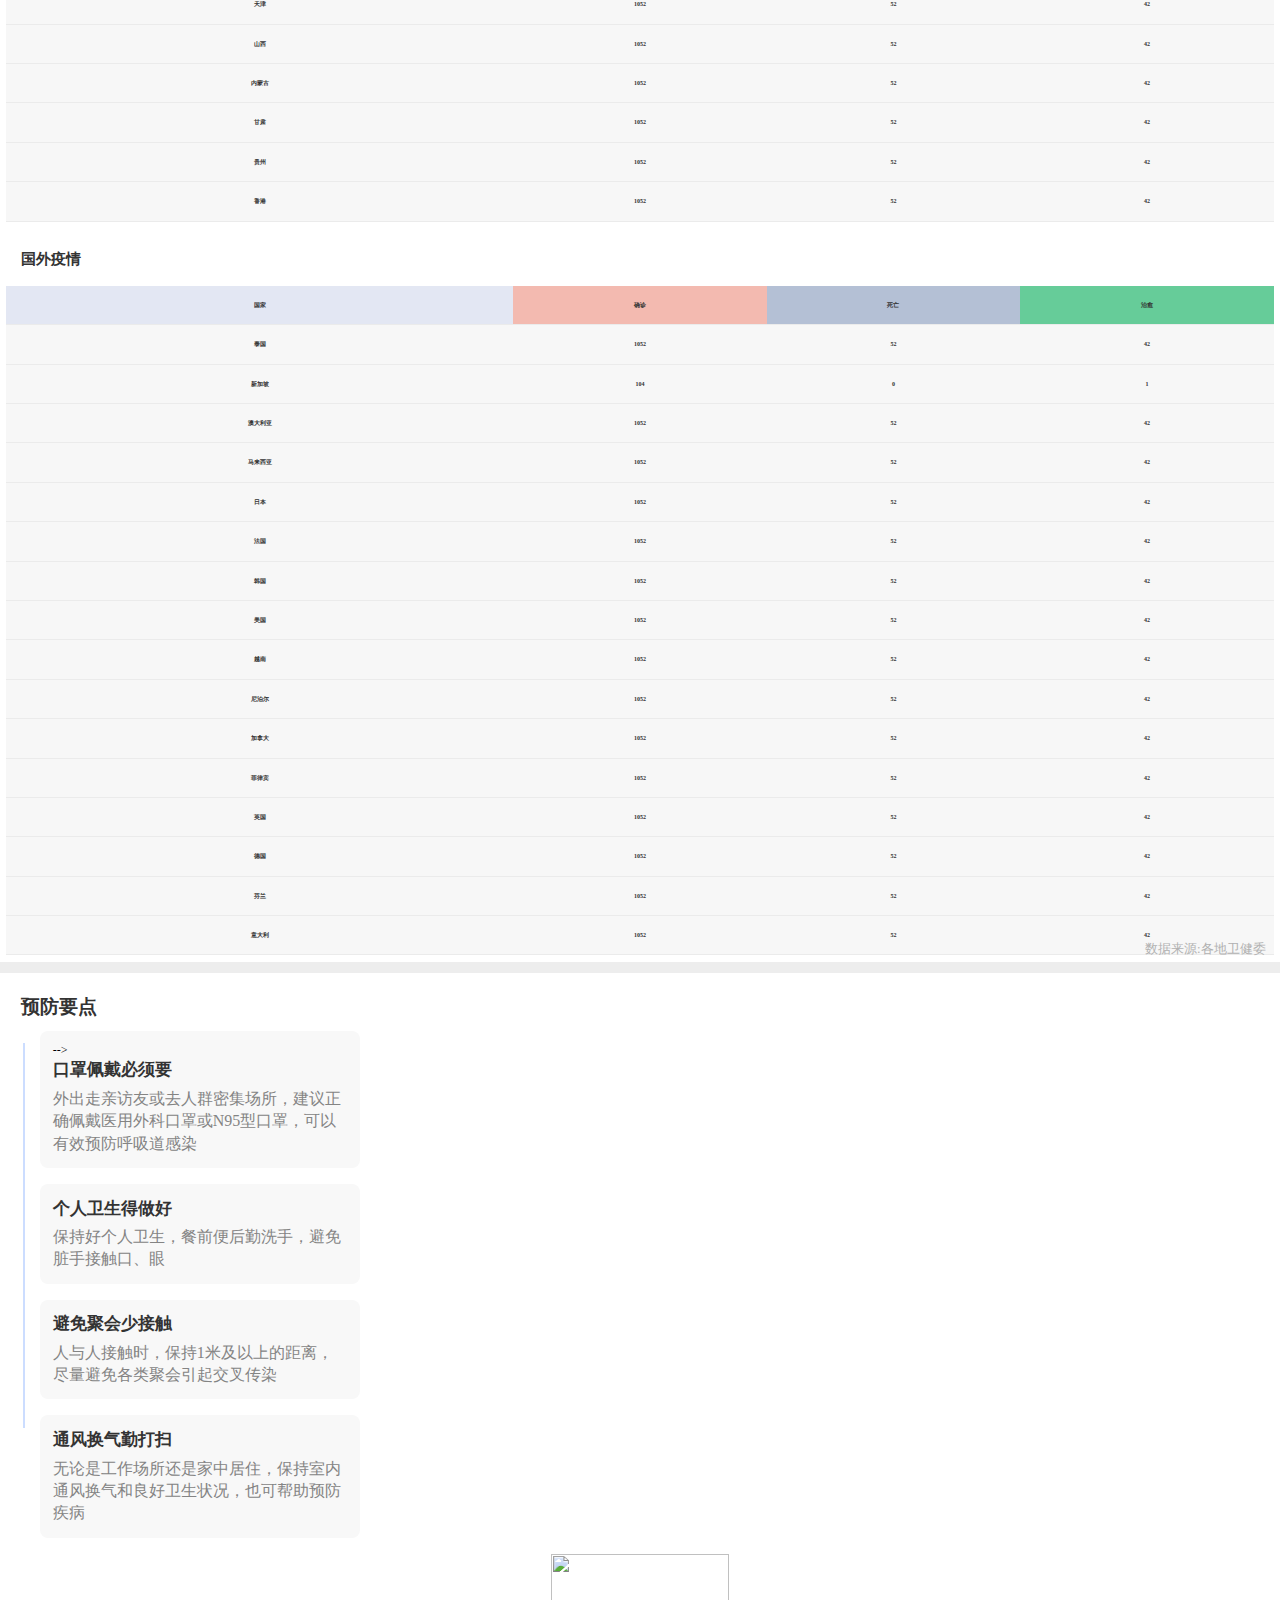
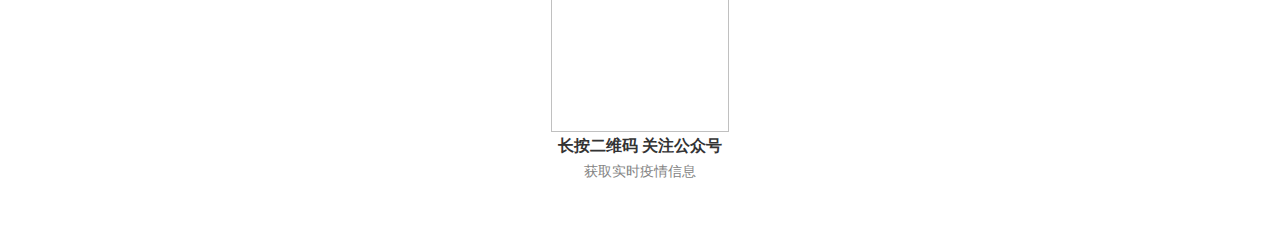
==== commit 371a74c1: "dgffgg" ====
--- a/index.html
+++ b/index.html
@@ -7,30 +7,515 @@
     <meta name="apple-mobile-web-app-capable" content="yes">
     <meta name="author" content="水滴保险">
     <meta name="referrer" content="always">
-    <link rel="stylesheet" href="index.css">
-
+    <style>
+        html,
+        body {
+            margin: 0;
+            border: 0;
+        }
+
+        a,
+        abbr,
+        acronym,
+        address,
+        applet,
+        article,
+        aside,
+        audio,
+        big,
+        blockquote,
+        body,
+        canvas,
+        caption,
+        center,
+        cite,
+        code,
+        dd,
+        del,
+        details,
+        dfn,
+        div,
+        dl,
+        dt,
+        em,
+        embed,
+        fieldset,
+        figcaption,
+        figure,
+        footer,
+        form,
+        h1,
+        h2,
+        h3,
+        h4,
+        h5,
+        h6,
+        header,
+        hgroup,
+        html,
+        i,
+        iframe,
+        img,
+        ins,
+        kbd,
+        label,
+        legend,
+        li,
+        mark,
+        menu,
+        nav,
+        object,
+        ol,
+        output,
+        p,
+        pre,
+        q,
+        ruby,
+        s,
+        samp,
+        section,
+        small,
+        span,
+        strike,
+        sub,
+        summary,
+        sup,
+        table,
+        tbody,
+        td,
+        tfoot,
+        th,
+        thead,
+        time,
+        tr,
+        tt,
+        u,
+        ul,
+        var,
+        video {
+            margin: 0;
+            padding: 0;
+            border: 0;
+            font-size: 100%;
+            font: inherit;
+            vertical-align: baseline;
+            text-decoration: none;
+        }
+
+        #app {
+            background: #ededed;
+        }
+
+        .app-img {
+            width: 100%;
+            height: auto;
+        }
+
+        .main-msg-time {
+            margin: .733333rem 0 0;
+            font-size: .32rem;
+            color: #848484;
+            text-align: center;
+        }
+
+        .main-msg-text {
+            box-sizing: border-box;
+            padding: .4rem;
+            width: 8.933333rem;
+            margin: .173333rem auto 0;
+            border-radius: .266667rem;
+            border: 1px solid #dedede;
+            background: #f8f8f8;
+            font-size: .533333rem;
+            font-weight: 700;
+            line-height: .746667rem;
+            color: #333;
+        }
+
+        .main-msg-list {
+            margin: .666667rem .533333rem;
+            min-height: 3.6rem;
+        }
+
+        .main-msg-list-item {
+            width: 100%;
+            margin: 0 0 .4rem;
+            color: #333;
+            font-size: .426667rem;
+            line-height: .6rem;
+        }
+
+        .main-list {
+            position: relative;
+        }
+
+        .main-list-title {
+            padding: .533333rem 0 .266667rem .533333rem;
+            font-size: .48rem;
+            font-weight: 700;
+            color: #333;
+        }
+
+        .main-list-tag {
+            position: absolute;
+            right: .36rem;
+            bottom: .133333rem;
+            height: .4rem;
+            color: #b1b1b1;
+            font-size: .32rem;
+        }
+
+        .main-points {
+            position: relative;
+            background: #ffffff;
+            margin-top: 0.267rem;
+        }
+
+        .main-points-title {
+            padding: .533333rem 0 .266667rem .533333rem;
+            font-size: .48rem;
+            font-weight: 700;
+            color: #333;
+        }
+
+        .main-points-list {
+            box-sizing: border-box;
+            padding: 0 .4rem 0 1rem;
+            overflow: hidden;
+        }
+
+        .main-points-list-item {
+            position: relative;
+            width: 100%;
+            box-sizing: border-box;
+            display: -webkit-box;
+            display: -webkit-flex;
+            display: -ms-flexbox;
+            display: flex;
+            -webkit-box-orient: vertical;
+            -webkit-box-direction: normal;
+            -webkit-flex-direction: column;
+            -ms-flex-direction: column;
+            flex-direction: column;
+            width: 8rem;
+            padding: .32rem;
+            margin: 0 0 .4rem;
+            background: #f8f8f8;
+            border-radius: .2rem;
+        }
+
+        .main-points-list-item>img {
+            position: absolute;
+            z-index: 10;
+            width: .32rem;
+            left: -.56rem;
+            top: .266667rem;
+        }
+
+        .main-points-list-item-line {
+            position: absolute;
+            z-index: 5;
+            height: 1000vh;
+            left: -.413333rem;
+            top: .306667rem;
+            opacity: .2;
+            border: 0.02rem solid #0056fe;
+        }
+
+        .main-points-list-item-line__last {
+            position: absolute;
+            z-index: 7;
+            height: 1000vh;
+            left: -.413333rem;
+            top: .306667rem;
+            border: .053333rem solid #fff;
+        }
+
+        .main-qrcode {
+            text-align: center;
+            background: #ffffff;
+        }
+
+        .main-qrcode-box {
+            width: 4.466667rem;
+            height: 4.466667rem;
+        }
+
+        .main-qrcode-box>img {
+            width: 100%;
+            height: 100%;
+        }
+
+        .main-cover-text {
+            position: absolute;
+            top: 3.533333rem;
+            right: 2.666667rem;
+            line-height: .613333rem;
+            color: #fff;
+            font-size: .453333rem;
+        }
+
+        .main-msg {
+            background: #ffffff;
+            padding: .1rem 0 0.1rem;
+        }
+
+        .main-qrcode-box-msg {
+            margin-top: 0.1rem;
+            text-align: center;
+            font-size: .4rem;
+            color: #333;
+            font-weight: 700;
+        }
+
+        .main-qrcode-box-text {
+            margin: .133333rem 0 0;
+            text-align: center;
+            font-size: .346667rem;
+            color: #848484;
+            padding-bottom: 1.5rem;
+        }
+
+        .main-msg-time {
+
+            font-size: .32rem;
+            color: #848484;
+            text-align: center;
+        }
+
+        .main-msg-text {
+            box-sizing: border-box;
+            padding: .4rem;
+            width: 8.933333rem;
+            margin: .173333rem auto 0;
+            border-radius: .266667rem;
+            border: 1px solid #dedede;
+            background: #f8f8f8;
+            font-size: .533333rem;
+            font-weight: 700;
+            line-height: .746667rem;
+            color: #333;
+        }
+
+        .main-msg-list {
+            margin: .666667rem .533333rem;
+            min-height: 3.6rem;
+        }
+
+        .main-msg-list-item {
+            width: 100%;
+            margin: 0 0 .4rem;
+            color: #333;
+            font-size: .426667rem;
+            line-height: .6rem;
+        }
+
+        .main-msg-list-item i {
+            font-weight: 700;
+        }
+
+        .main-points-list-item-title {
+            font-size: .426667rem;
+            font-weight: 700;
+            color: #333;
+        }
+
+        .main-points-list-item-msg {
+            font-size: .4rem;
+            line-height: .56rem;
+            color: #848484;
+            margin: .16rem 0 0;
+        }
+
+        .main-list {
+            position: relative;
+            background: #ffffff;
+            margin-top: 0.267rem;
+        }
+
+        .main-list-title {
+            /* padding: .533333rem 0 .266667rem .533333rem; */
+            font-size: .48rem;
+            font-weight: 700;
+            color: #333;
+        }
+
+        .main-list-img {
+            width: 100%;
+        }
+
+        .main-list-img>img {
+            width: 100%;
+        }
+
+        .list-menu {
+            position: relative;
+            padding: .12rem .16rem .16rem;
+            background: #fff;
+        }
+
+        .menu-title {
+            display: flex;
+            width: 100%;
+            height: 0.96rem;
+            overflow: hidden;
+            color: #333;
+            font-weight: 700;
+            font-size: .15rem;
+            background: #f7f7f7;
+            border-bottom: .005rem solid #ebebeb;
+        }
+
+        .menu-title1 {
+            flex: 2;
+            display: inline-block;
+            text-align: center;
+            background: #e3e7f3;
+            /* width: 2.7rem; */
+            line-height: 0.96rem;
+        }
+
+        .menu-title2 {
+            flex: 1;
+            display: inline-block;
+            background: #f3bab0;
+            line-height: 0.96rem;
+            text-align: center;
+        }
+
+        .menu-title3 {
+            flex: 1;
+            display: inline-block;
+            background: #b4c0d5;
+            line-height: 0.96rem;
+            text-align: center;
+        }
+
+        .menu-title4 {
+            flex: 1;
+            display: inline-block;
+            background: #6c9;
+            line-height: 0.96rem;
+            text-align: center;
+        }
+
+        .menu-text {
+            display: flex;
+            width: 100%;
+            height: 0.96rem;
+            line-height: 0.96rem;
+            overflow: hidden;
+            color: #333;
+            font-weight: 700;
+            font-size: .15rem;
+            background: #f7f7f7;
+            border-bottom: .005rem solid #ebebeb;
+        }
+
+        .menu-text1 {
+            flex: 2;
+            text-align: center;
+            /* color:#ffffff;background: #0056fe;border-radius: 0.48rem; */
+        }
+
+        .menu-text2 {
+            flex: 1;
+            text-align: center;
+        }
+
+        .menu-text3 {
+            flex: 1;
+            text-align: center;
+        }
+
+        .menu-text4 {
+            flex: 1;
+            text-align: center;
+        }
+
+        .main-list-title-sec {
+            padding: .533333rem 0 .266667rem .533333rem;
+            font-size: .38rem;
+            font-weight: 700;
+            color: #333;
+        }
+    </style>
 </head>
 
 <body ontouchstart="" style="font-size: 12px;">
     <div id="app">
         <!-- 官微使用图片1.png  ihome使用2.png -->
-        <img src="1.png" alt="" class='app-img'>
+        <img src="http://static.e-hqins.com/cms/material/wuhanbingdu-guanwei.png?d=1579759357000" alt=""
+            class='app-img'>
         <div data-v-2026f41b="" class="main-msg">
-            <div data-v-2026f41b="" class="main-msg-time">截至 2020-01-23 11:17 数据统计</div>
-            <div data-v-2026f41b="" class="main-msg-text">全国 确诊585例 疑似393例<br>治愈28例 死亡17例</div>
+            <div data-v-2026f41b="" class="main-msg-time">截至 2020-01-26 13:39 数据统计</div>
+            <div data-v-2026f41b="" class="main-msg-text">全国 确诊2012例 疑似2684例<br>治愈49例 死亡56例</div>
             <div data-v-2026f41b="" class="main-msg-list">
-                <div data-v-2026f41b="" class="main-msg-list-item"><i>传染源：</i>尚不明确，可能来自蛇或蝙蝠</div>
+                <div data-v-2026f41b="" class="main-msg-list-item"><i>传染源：</i>野生动物，可能为某种菊头蝠</div>
                 <div data-v-2026f41b="" class="main-msg-list-item"><i>病毒:</i> 新型冠状病毒 2019-nCoV</div>
                 <div data-v-2026f41b="" class="main-msg-list-item"><i>传播途径:</i> 未完全掌握，存在人传人</div>
                 <div data-v-2026f41b="" class="main-msg-list-item"><i>病毒是否变异:</i> 存在可能</div>
                 <div data-v-2026f41b="" class="main-msg-list-item"><i>疫情是否扩散:</i> 是</div>
             </div>
         </div>
+        <!-- <div class="main-list">
+            <div class="main-list-title">
+                疫情分布
+            </div>
+            <div class="list-menu">
+                <div class="menu-title">
+                    <span class="menu-title1">地区</span>
+                    <span class="menu-title2">确诊</span>
+                    <span class="menu-title3">死亡</span>
+                    <span class="menu-title4">治愈</span>
+                </div>
+                <div class="menu-text">
+                    <span class="menu-text1">地区</span>
+                    <span class="menu-text2">确诊</span>
+                    <span class="menu-text3">死亡</span>
+                    <span class="menu-text4">治愈</span>
+                </div>
+
+            </div>
+            <div class="main-list-img"><img
+                    src="http://static.e-hqins.com/cms/material/wuhanbignduduiyingyibingfenbu.jpg?d=1579759793000"
+                    alt=""></div>
+            <div class="main-list-tag">数据来源:各地卫健委</div>
+        </div> -->
         <div class="main-list">
             <div class="main-list-title">
                 疫情分布
             </div>
-            <div  class="main-list-img"><img  src="./disconect.jpg" alt=""></div>
+            <div class="main-list-img"><img src="http://static.e-hqins.com/cms/material/wuhanbingduditufenbu.jpg"
+                    alt=""></div>
+            <div class="main-list-title-sec">
+                国内疫情
+            </div>
+            <div class="list-menu">
+                <div class="menu-title">
+                    <span class="menu-title1">地区</span>
+                    <span class="menu-title2">确诊</span>
+                    <span class="menu-title3">死亡</span>
+                    <span class="menu-title4">治愈</span>
+                </div>
+                <div id="region">
+                </div>
+            </div>
+            <div class="main-list-title-sec">
+                国外疫情
+            </div>
+            <div class="list-menu">
+                <div class="menu-title">
+                    <span class="menu-title1">国家</span>
+                    <span class="menu-title2">确诊</span>
+                    <span class="menu-title3">死亡</span>
+                    <span class="menu-title4">治愈</span>
+                </div>
+                <div id="countries">
+
+                </div>
+            </div>
+
             <div class="main-list-tag">数据来源:各地卫健委</div>
         </div>
         <div class="main-points">
@@ -41,7 +526,7 @@
                 <div class="main-points-list-item"><img data-v-2026f41b=""
                         src="https://store.sdbao.com/sems/realtimes/images/point.png" alt="">
                     <div class="main-points-list-item-line"></div>
-                    <!----> <span class="main-points-list-item-title">口罩佩戴必须要</span> <span
+                    --> <span class="main-points-list-item-title">口罩佩戴必须要</span> <span
                         class="main-points-list-item-msg">外出走亲访友或去人群密集场所，建议正确佩戴医用外科口罩或N95型口罩，可以有效预防呼吸道感染</span>
                 </div>
                 <div class="main-points-list-item"><img data-v-2026f41b=""
@@ -64,10 +549,10 @@
             </div>
         </div>
         <div class="main-qrcode">
-              <!-- 官微使用图片3.png  ihome使用4.png -->
-          <img class="main-qrcode-box"
-                    src="./3.png" alt="">
-            <div  class="main-qrcode-box-msg">
+            <!-- 官微使用图片3.png  ihome使用4.png -->
+            <img class="main-qrcode-box"
+                src="http://static.e-hqins.com/cms/material/wuhanbingduduiying-guanwei.png?d=1579759483000" alt="">
+            <div class="main-qrcode-box-msg">
                 长按二维码 关注公众号
             </div>
             <div class="main-qrcode-box-text">
@@ -76,5 +561,84 @@
         </div>
     </div>
 </body>
+<!-- <script src="./jquery-3.4.1.min.js"></script> -->
+<script>
+    window.onload = function () {
+        var list = [
+            { name: '湖北', insure: '1052', dead: '52', health: '42' },
+            { name: '浙江', insure: '104', dead: '0', health: '1' },
+            { name: '广东', insure: '1052', dead: '52', health: '42' },
+            { name: '河南', insure: '1052', dead: '52', health: '42' },
+            { name: '重庆', insure: '1052', dead: '52', health: '42' },
+            { name: '湖南', insure: '1052', dead: '52', health: '42' },
+            { name: '安徽', insure: '1052', dead: '52', health: '42' },
+            { name: '北京', insure: '1052', dead: '52', health: '42' },
+            { name: '上海', insure: '1052', dead: '52', health: '42' },
+            { name: '山东', insure: '1052', dead: '52', health: '42' },
+            { name: '江西', insure: '1052', dead: '52', health: '42' },
+            { name: '广西', insure: '1052', dead: '52', health: '42' },
+            { name: '江苏', insure: '1052', dead: '52', health: '42' },
+            { name: '四川', insure: '1052', dead: '52', health: '42' },
+            { name: '海南', insure: '1052', dead: '52', health: '42' },
+            { name: '辽宁', insure: '1052', dead: '52', health: '42' },
+            { name: '福建', insure: '1052', dead: '52', health: '42' },
+            { name: '黑龙江', insure: '1052', dead: '52', health: '42' },
+            { name: '陕西', insure: '1052', dead: '52', health: '42' },
+            { name: '河北', insure: '1052', dead: '52', health: '42' },
+            { name: '云南', insure: '1052', dead: '52', health: '42' },
+            { name: '天津', insure: '1052', dead: '52', health: '42' },
+            { name: '山西', insure: '1052', dead: '52', health: '42' },
+            { name: '内蒙古', insure: '1052', dead: '52', health: '42' },
+            { name: '甘肃', insure: '1052', dead: '52', health: '42' },
+            { name: '贵州', insure: '1052', dead: '52', health: '42' },
+            { name: '香港', insure: '1052', dead: '52', health: '42' },
+
+        ]
+        var oceanList = [
+            { name: '泰国', insure: '1052', dead: '52', health: '42' },
+            { name: '新加坡', insure: '104', dead: '0', health: '1' },
+            { name: '澳大利亚', insure: '1052', dead: '52', health: '42' },
+            { name: '马来西亚', insure: '1052', dead: '52', health: '42' },
+            { name: '日本', insure: '1052', dead: '52', health: '42' },
+            { name: '法国', insure: '1052', dead: '52', health: '42' },
+            { name: '韩国', insure: '1052', dead: '52', health: '42' },
+            { name: '美国', insure: '1052', dead: '52', health: '42' },
+            { name: '越南', insure: '1052', dead: '52', health: '42' },
+            { name: '尼泊尔', insure: '1052', dead: '52', health: '42' },
+            { name: '加拿大', insure: '1052', dead: '52', health: '42' },
+            { name: '菲律宾', insure: '1052', dead: '52', health: '42' },
+            { name: '英国', insure: '1052', dead: '52', health: '42' },
+            { name: '德国', insure: '1052', dead: '52', health: '42' },
+            { name: '芬兰', insure: '1052', dead: '52', health: '42' },
+            { name: '意大利', insure: '1052', dead: '52', health: '42' }
+        ];
+
+        // menuText.innerHtml=''
+        let textHtml = '';
+        let oceanHtml = '';
+        for (var i = 0; i < list.length; i++) {
+            textHtml += `<div class="menu-text" >
+                    <span class="menu-text1">${list[i].name}</span>
+                    <span class="menu-text2">${list[i].insure}</span>
+                    <span class="menu-text3">${list[i].dead}</span>
+                    <span class="menu-text4">${list[i].health}</span>
+                </div>`
+        }
+        for (var i = 0; i < oceanList.length; i++) {
+            oceanHtml += `<div class="menu-text" >
+                    <span class="menu-text1">${oceanList[i].name}</span>
+                    <span class="menu-text2">${oceanList[i].insure}</span>
+                    <span class="menu-text3">${oceanList[i].dead}</span>
+                    <span class="menu-text4">${oceanList[i].health}</span>
+                </div>`
+        }
+        var menuText = document.getElementById("region");
+        var countriesText = document.getElementById("countries");
+        menuText.innerHTML = textHtml;
+        countriesText.innerHTML = oceanHtml;
+    }
+
+
+</script>
 
 </html>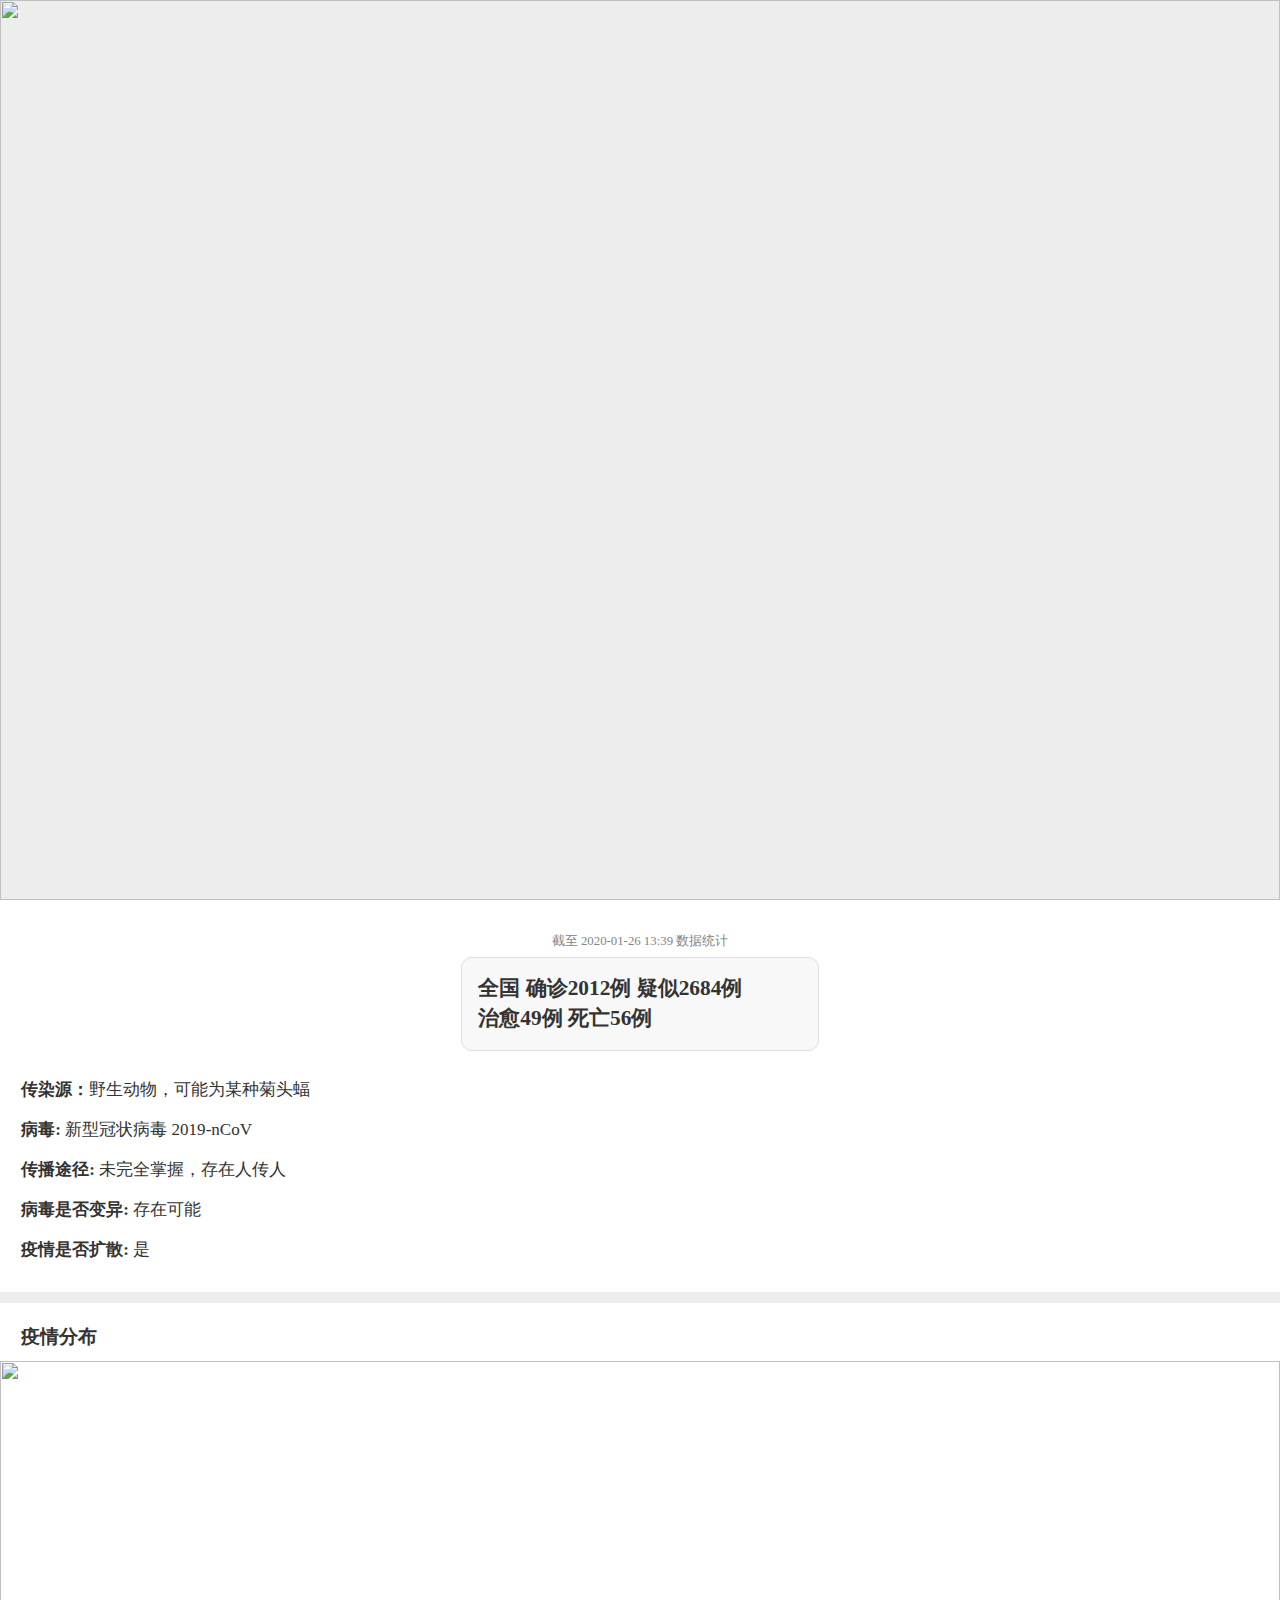
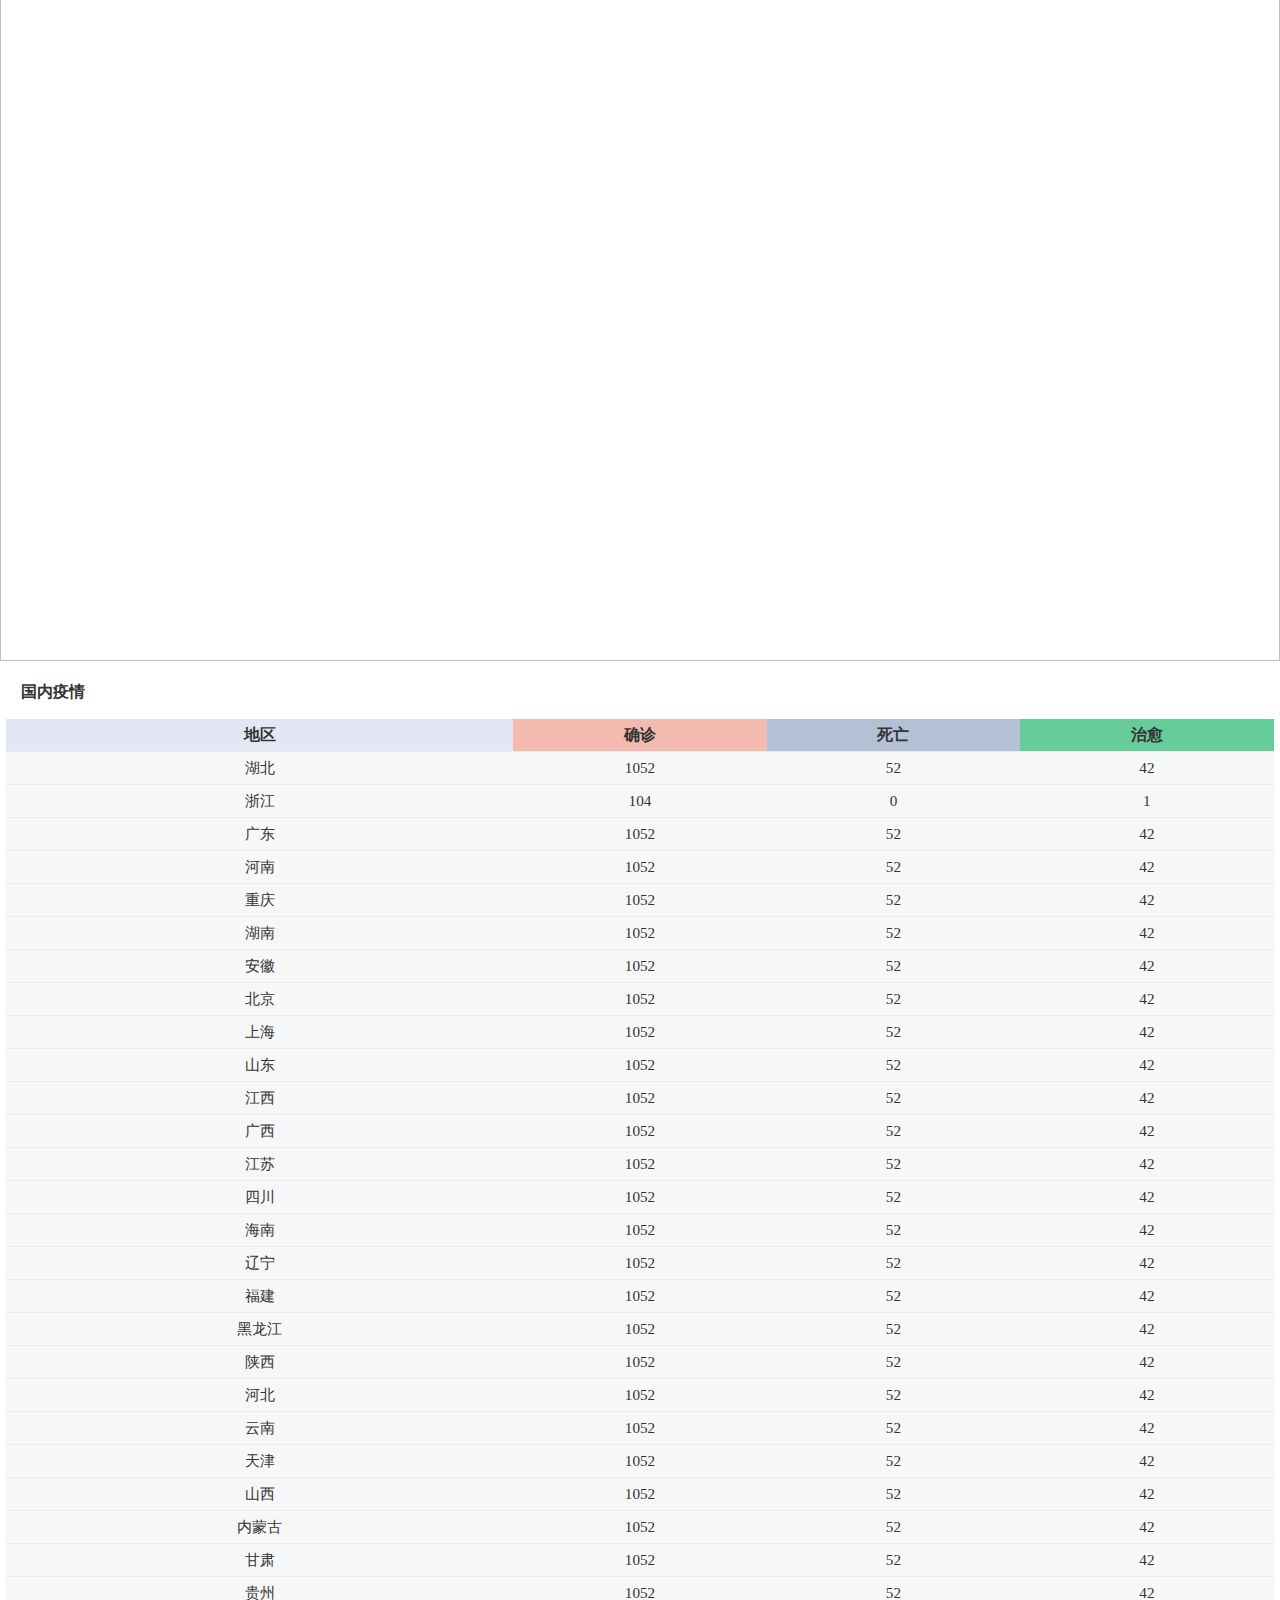
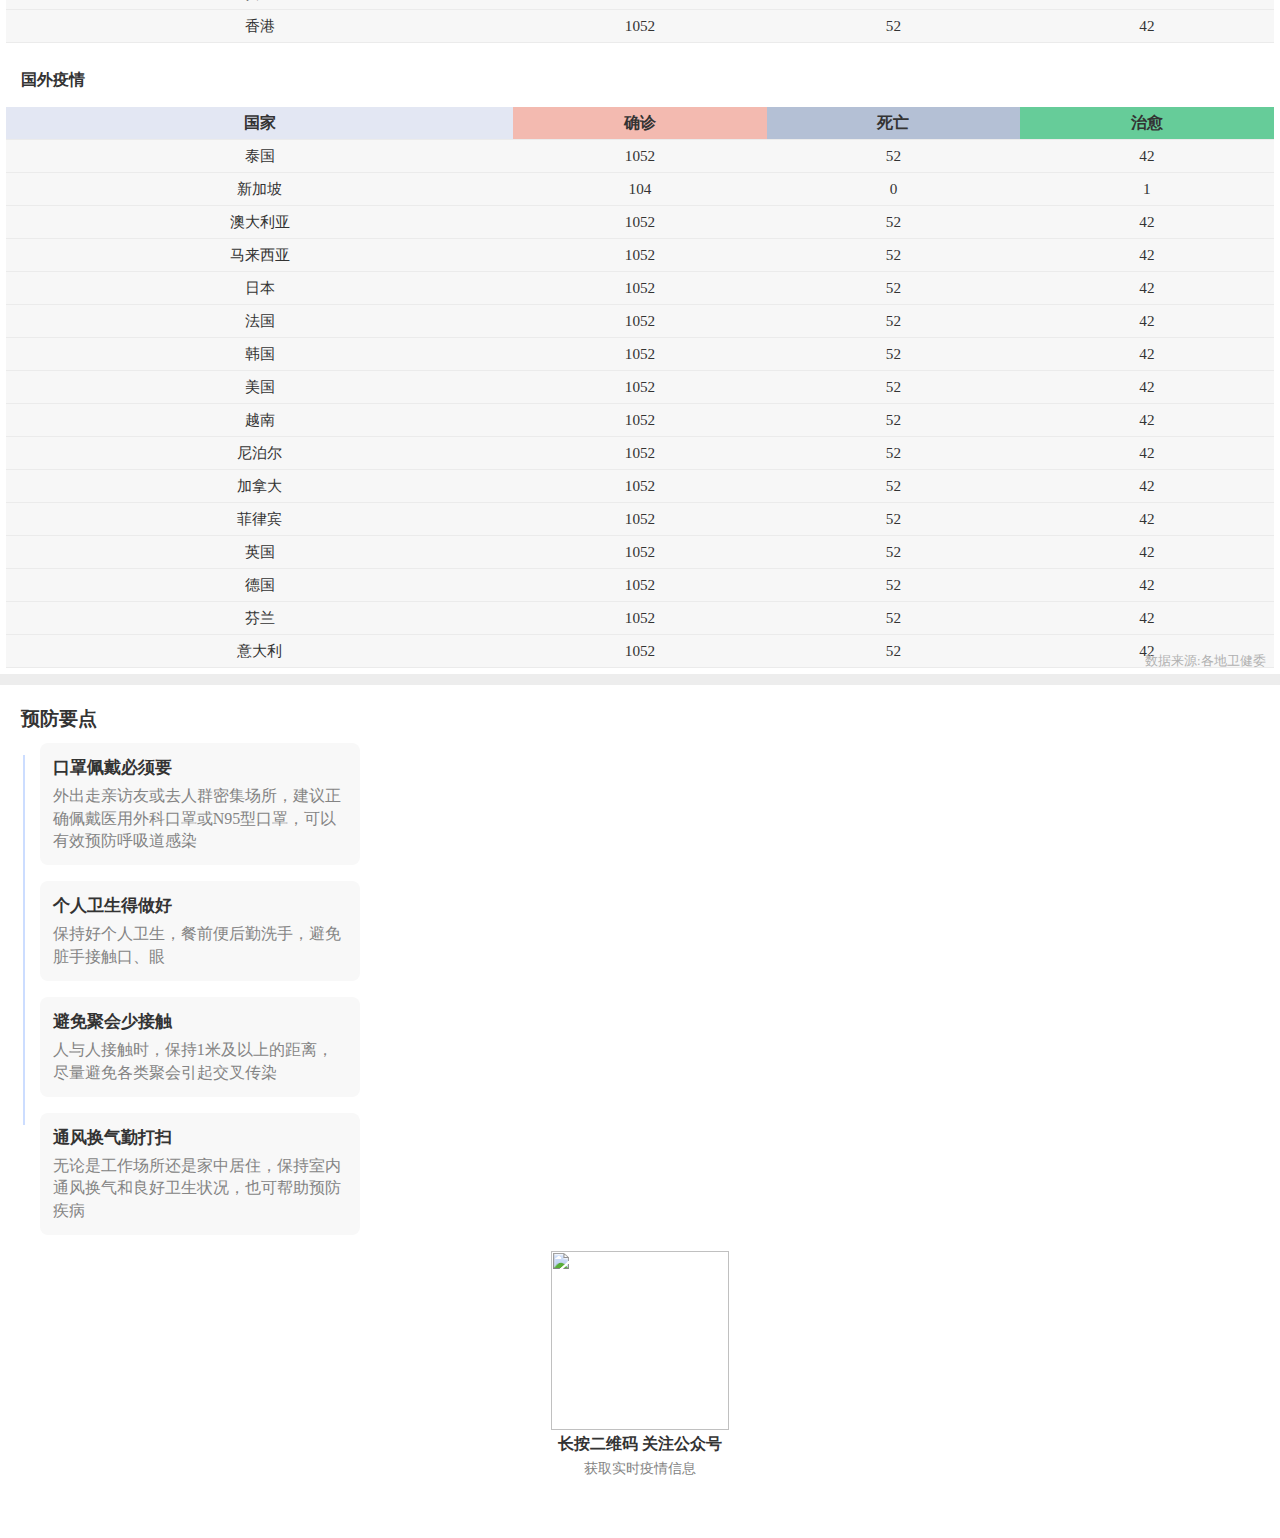
==== commit 43b69393: "dgffgg" ====
--- a/index.html
+++ b/index.html
@@ -357,11 +357,11 @@
         .menu-title {
             display: flex;
             width: 100%;
-            height: 0.96rem;
+            height: 0.8rem;
             overflow: hidden;
             color: #333;
             font-weight: 700;
-            font-size: .15rem;
+            font-size: .4rem;
             background: #f7f7f7;
             border-bottom: .005rem solid #ebebeb;
         }
@@ -372,14 +372,14 @@
             text-align: center;
             background: #e3e7f3;
             /* width: 2.7rem; */
-            line-height: 0.96rem;
+            line-height: 0.8rem;
         }
 
         .menu-title2 {
             flex: 1;
             display: inline-block;
             background: #f3bab0;
-            line-height: 0.96rem;
+            line-height: 0.8rem;
             text-align: center;
         }
 
@@ -387,7 +387,7 @@
             flex: 1;
             display: inline-block;
             background: #b4c0d5;
-            line-height: 0.96rem;
+            line-height:  0.8rem;
             text-align: center;
         }
 
@@ -395,19 +395,18 @@
             flex: 1;
             display: inline-block;
             background: #6c9;
-            line-height: 0.96rem;
+            line-height:  0.8rem;
             text-align: center;
         }
 
         .menu-text {
             display: flex;
             width: 100%;
-            height: 0.96rem;
-            line-height: 0.96rem;
+            height:  0.8rem;
+            line-height:  0.8rem;
             overflow: hidden;
             color: #333;
-            font-weight: 700;
-            font-size: .15rem;
+            font-size: .38rem;
             background: #f7f7f7;
             border-bottom: .005rem solid #ebebeb;
         }
@@ -435,7 +434,7 @@
 
         .main-list-title-sec {
             padding: .533333rem 0 .266667rem .533333rem;
-            font-size: .38rem;
+            font-size: .4rem;
             font-weight: 700;
             color: #333;
         }
@@ -526,7 +525,7 @@
                 <div class="main-points-list-item"><img data-v-2026f41b=""
                         src="https://store.sdbao.com/sems/realtimes/images/point.png" alt="">
                     <div class="main-points-list-item-line"></div>
-                    --> <span class="main-points-list-item-title">口罩佩戴必须要</span> <span
+                    <span class="main-points-list-item-title">口罩佩戴必须要</span> <span
                         class="main-points-list-item-msg">外出走亲访友或去人群密集场所，建议正确佩戴医用外科口罩或N95型口罩，可以有效预防呼吸道感染</span>
                 </div>
                 <div class="main-points-list-item"><img data-v-2026f41b=""
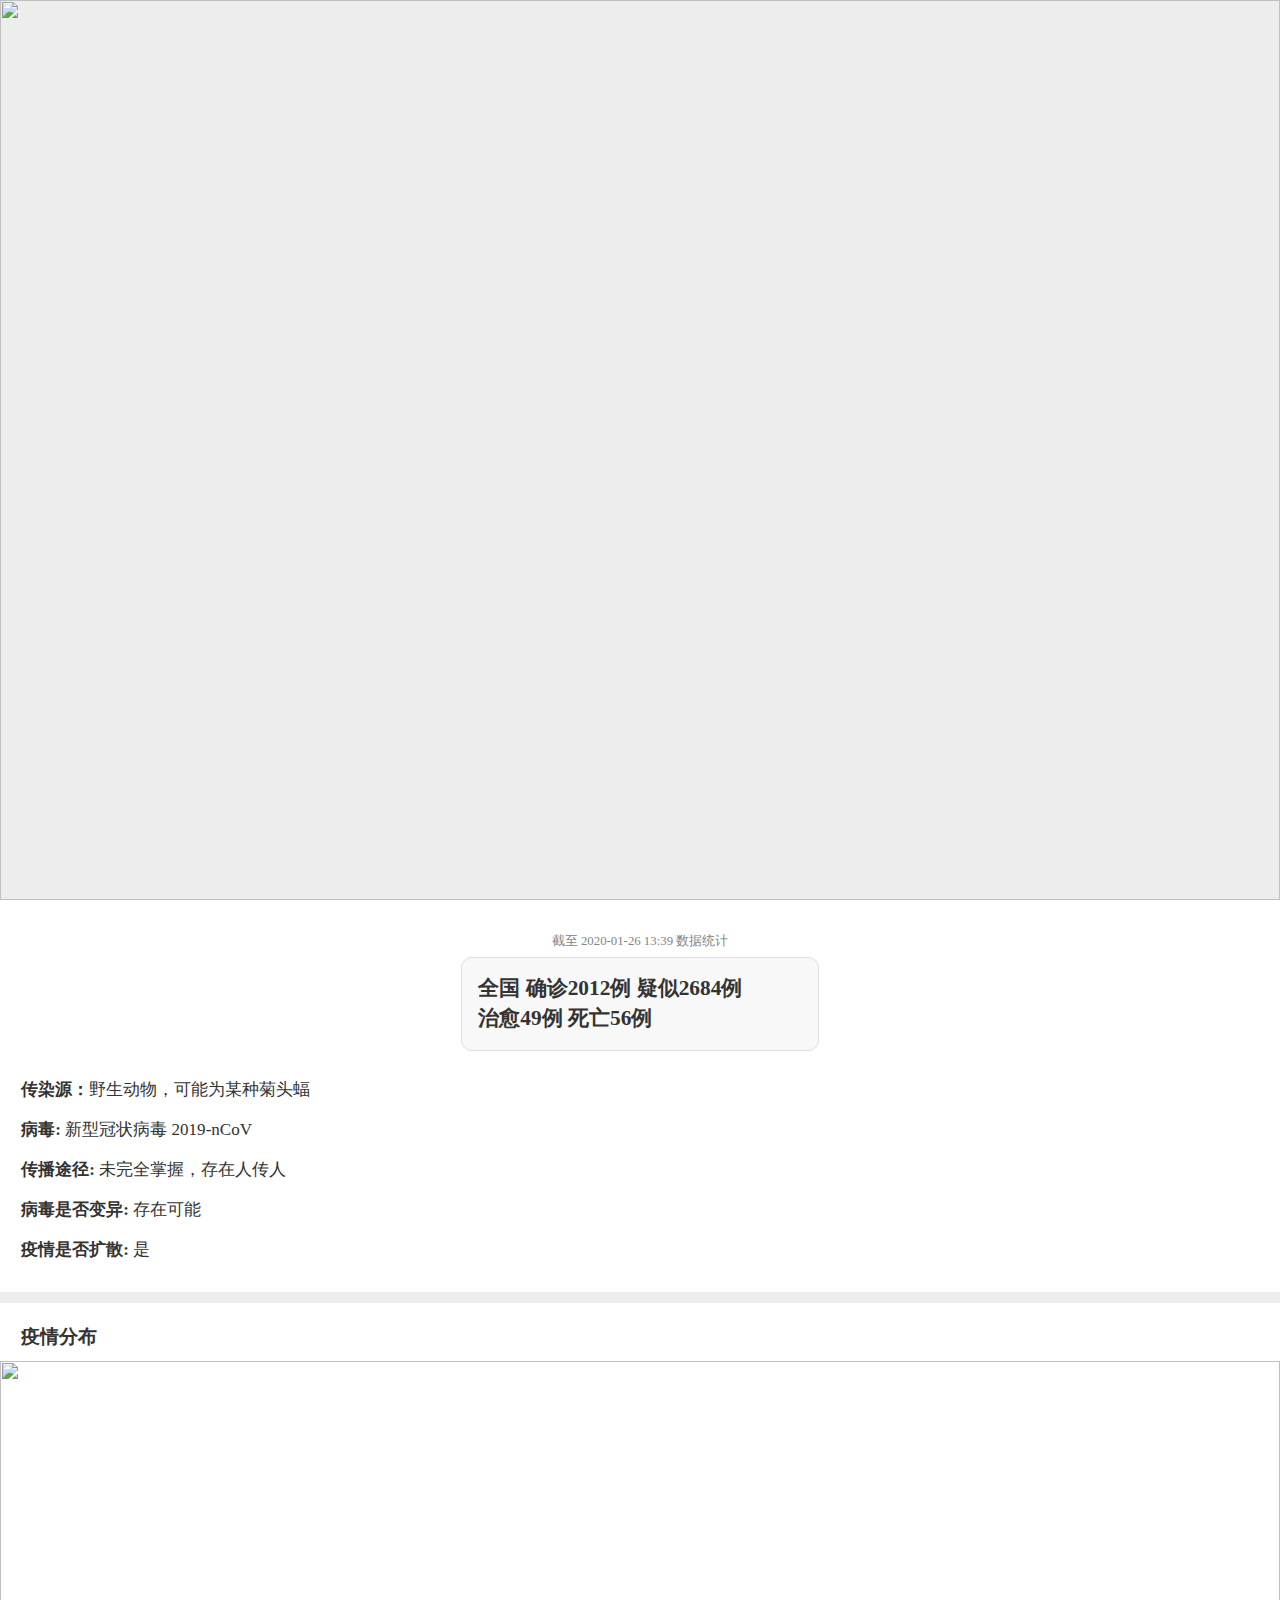
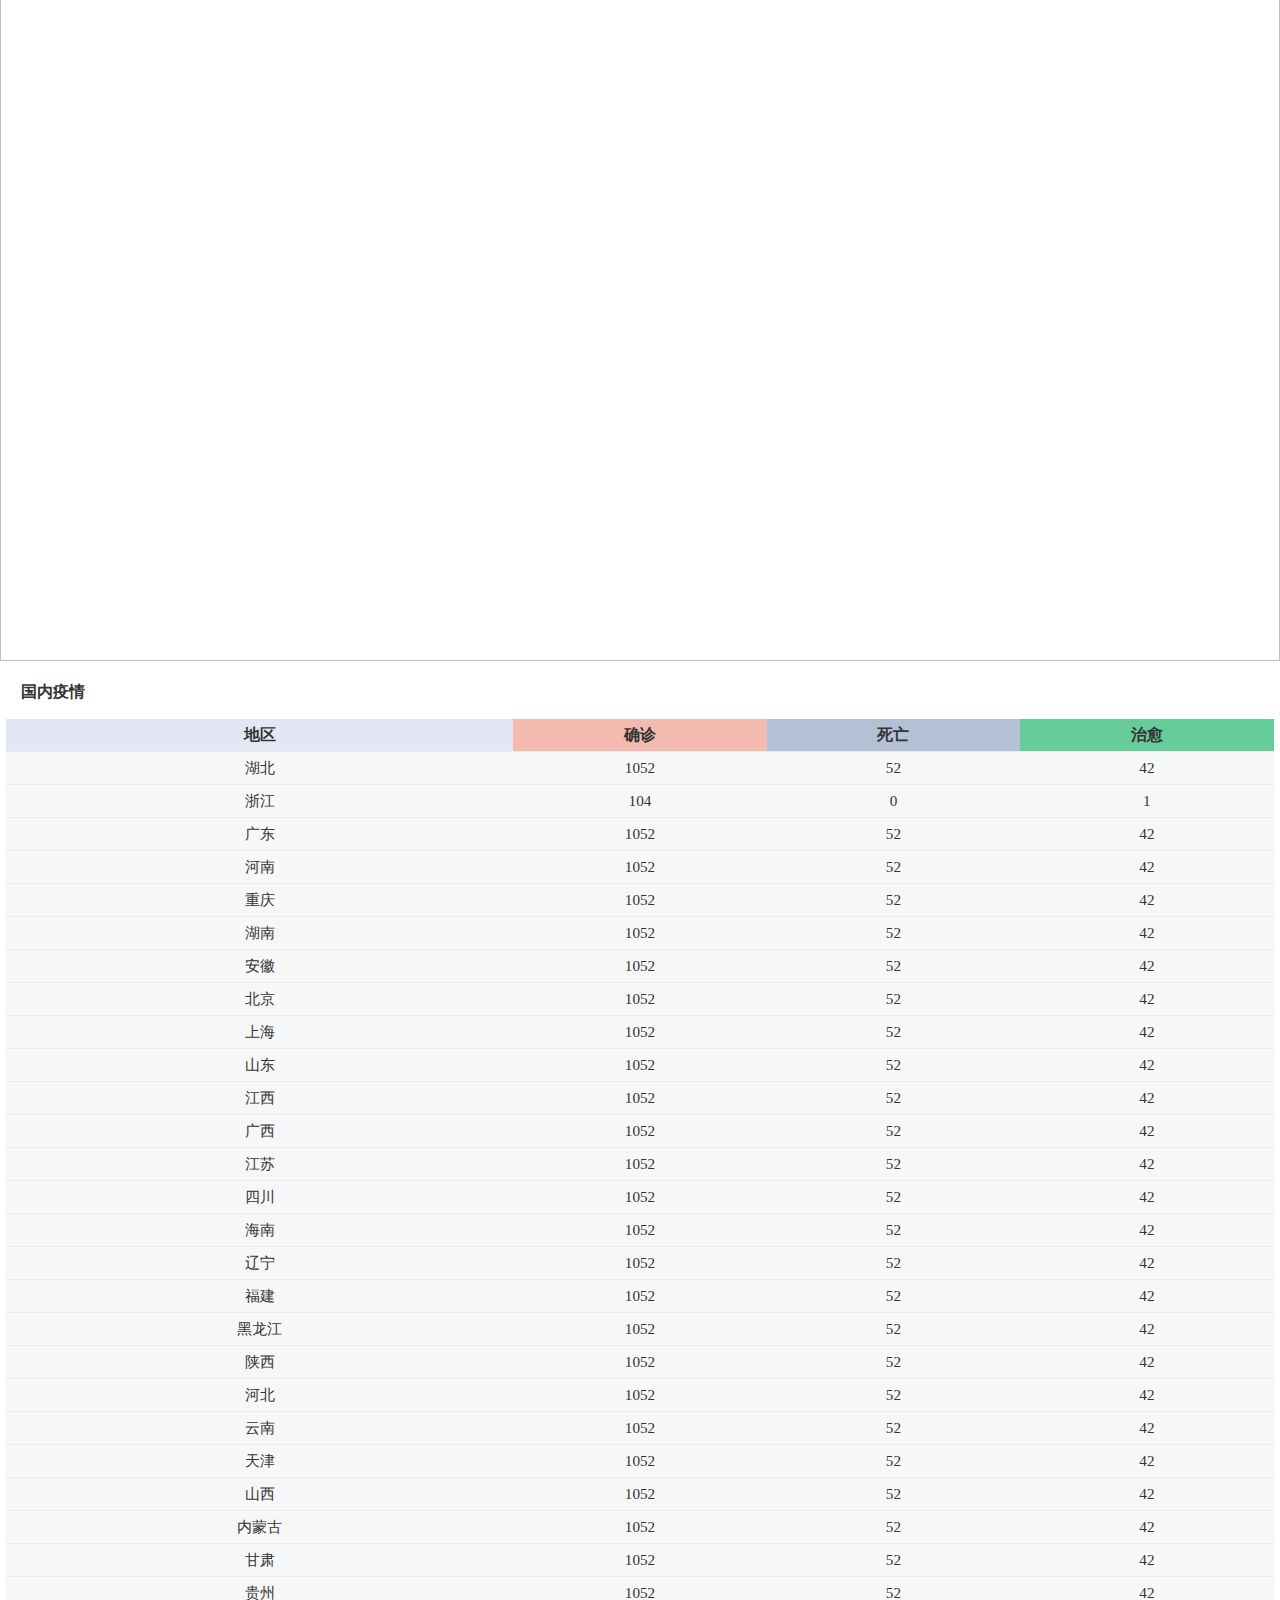
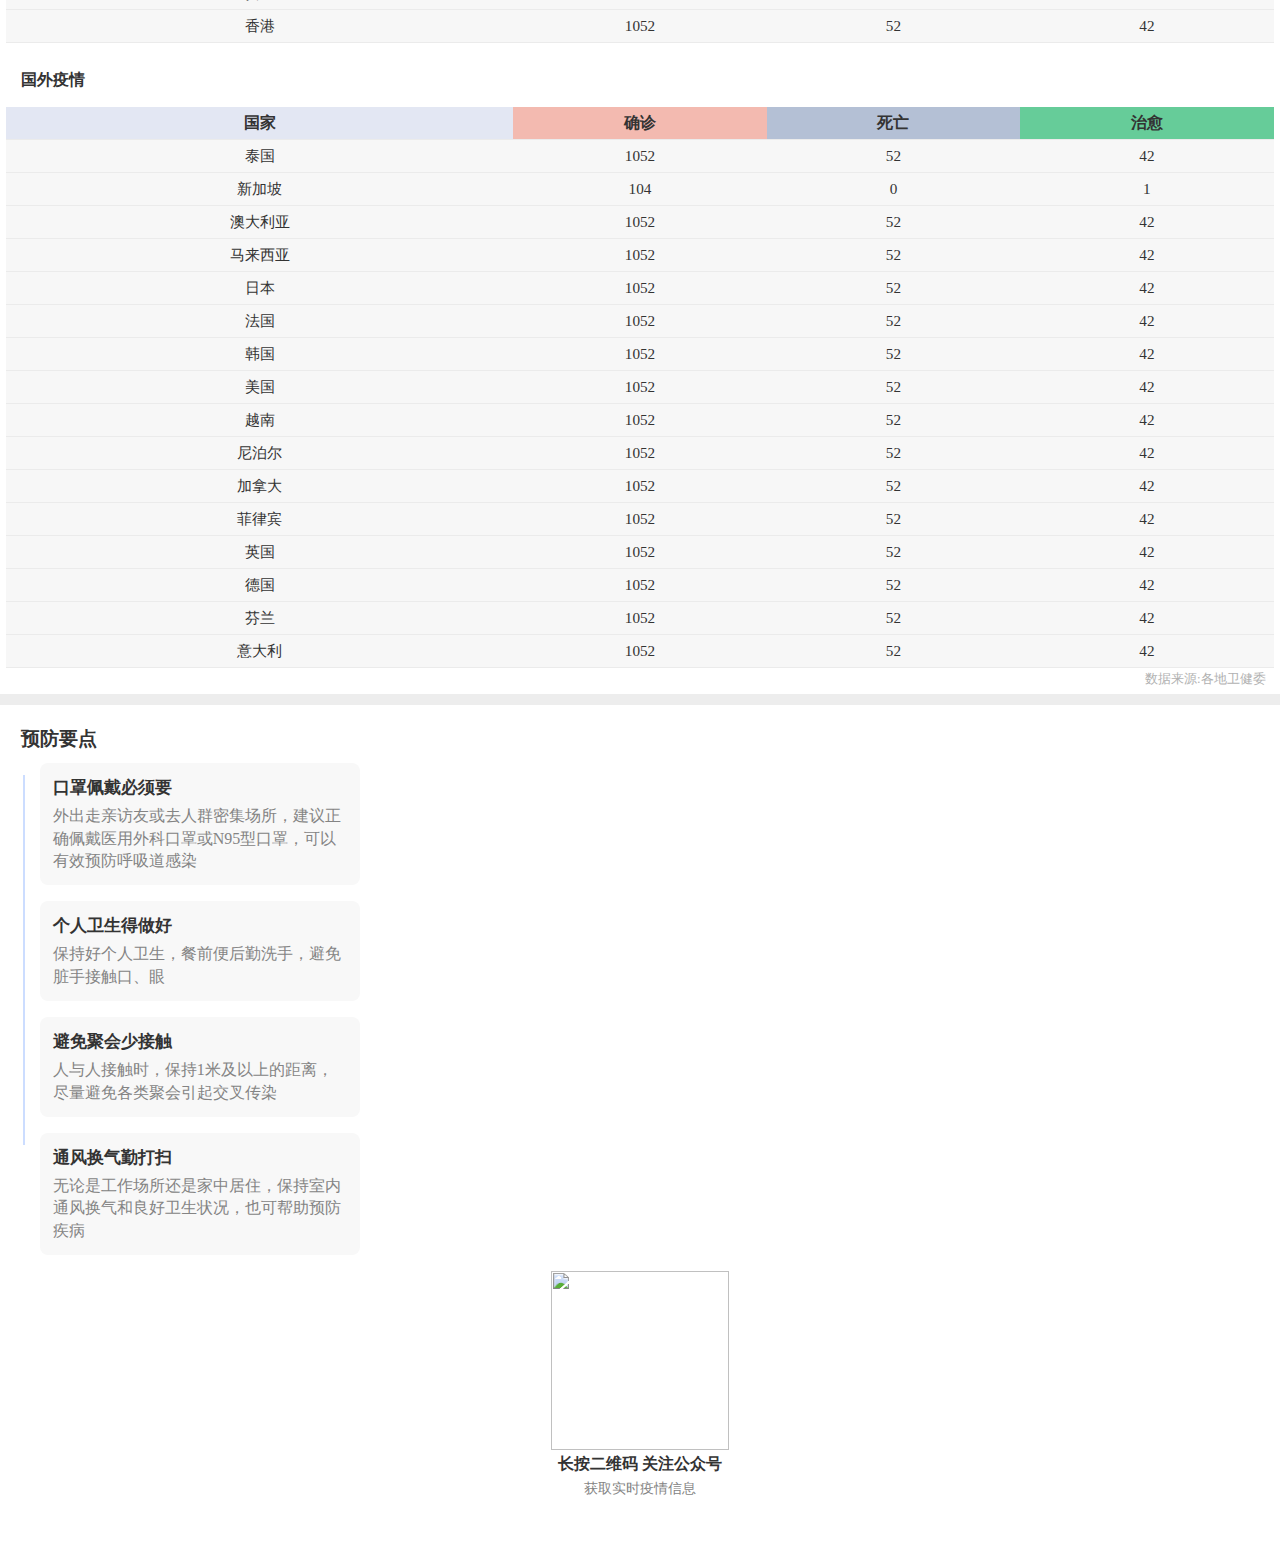
==== commit 1d308058: "dgffgg" ====
--- a/index.html
+++ b/index.html
@@ -145,10 +145,6 @@
             line-height: .6rem;
         }
 
-        .main-list {
-            position: relative;
-        }
-
         .main-list-title {
             padding: .533333rem 0 .266667rem .533333rem;
             font-size: .48rem;
@@ -159,7 +155,7 @@
         .main-list-tag {
             position: absolute;
             right: .36rem;
-            bottom: .133333rem;
+            bottom: .18rem;
             height: .4rem;
             color: #b1b1b1;
             font-size: .32rem;
@@ -331,6 +327,7 @@
             position: relative;
             background: #ffffff;
             margin-top: 0.267rem;
+            padding-bottom: 0.5rem;
         }
 
         .main-list-title {
